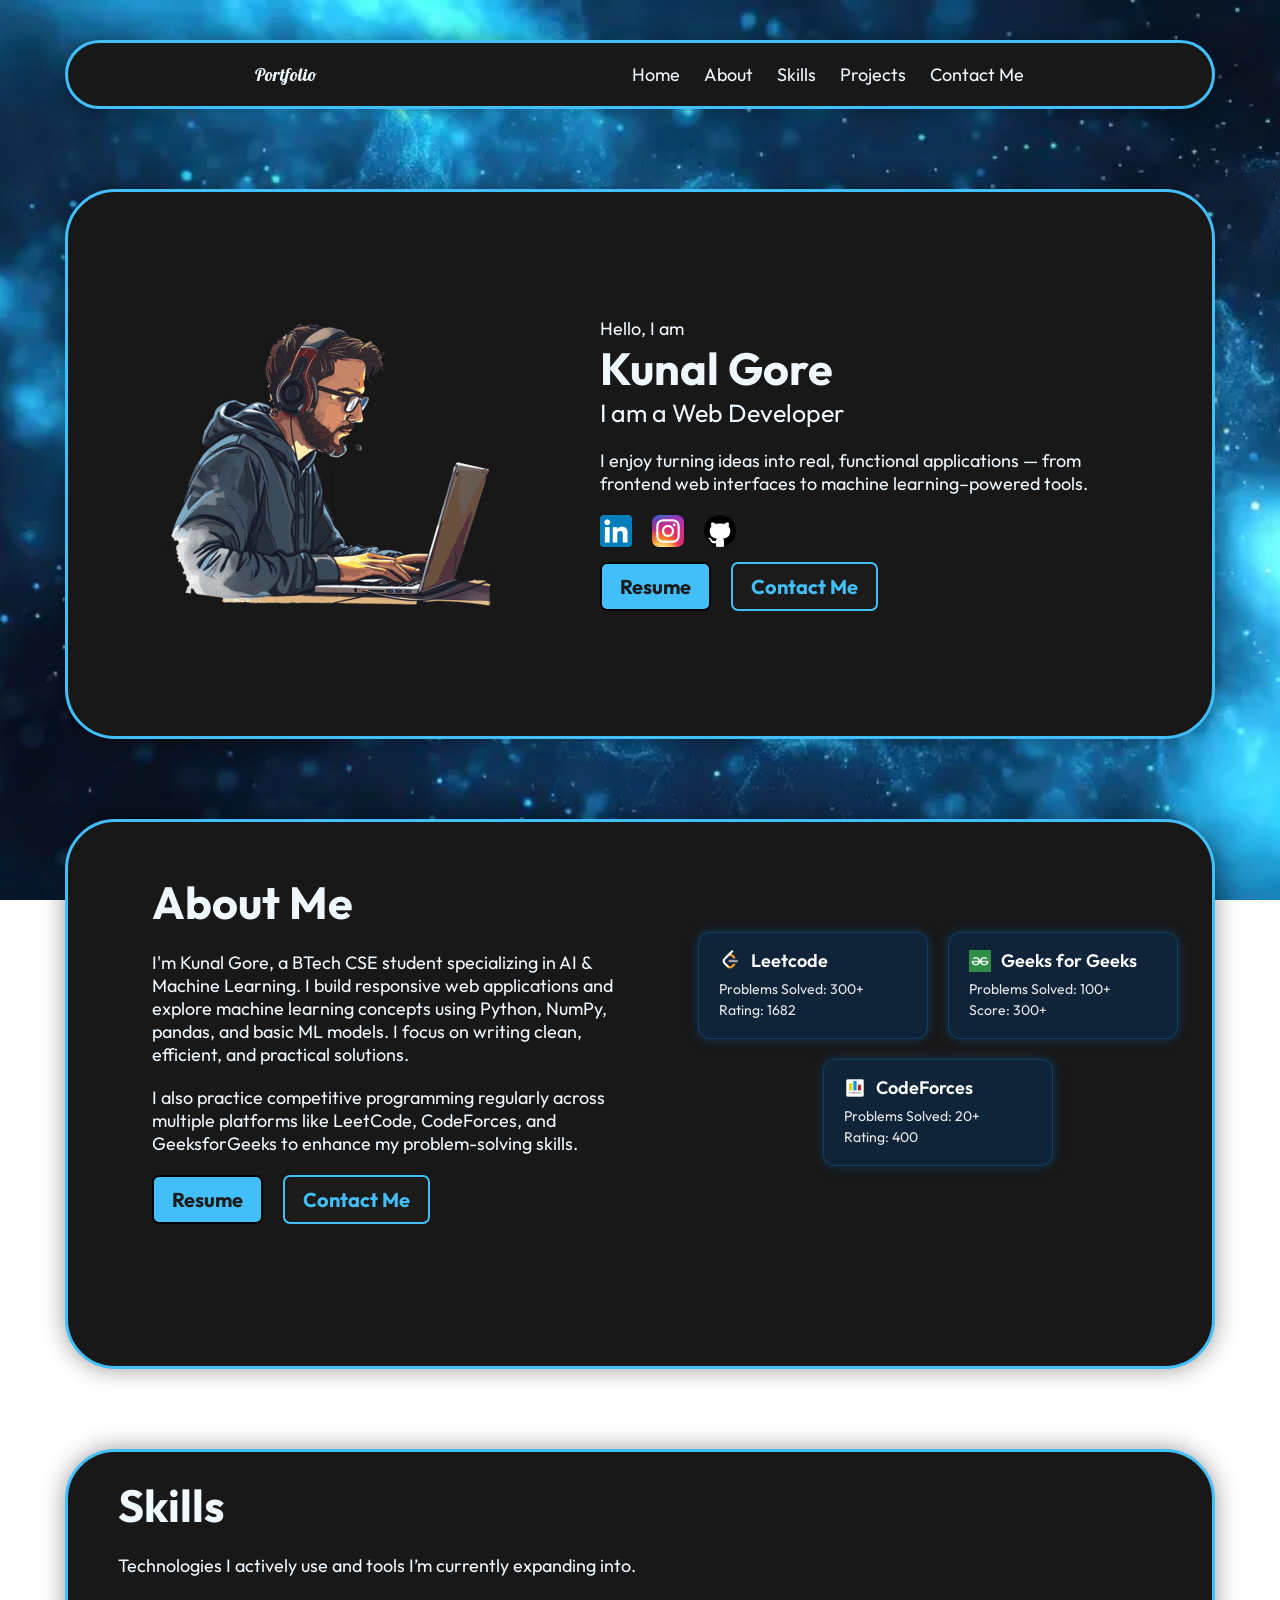
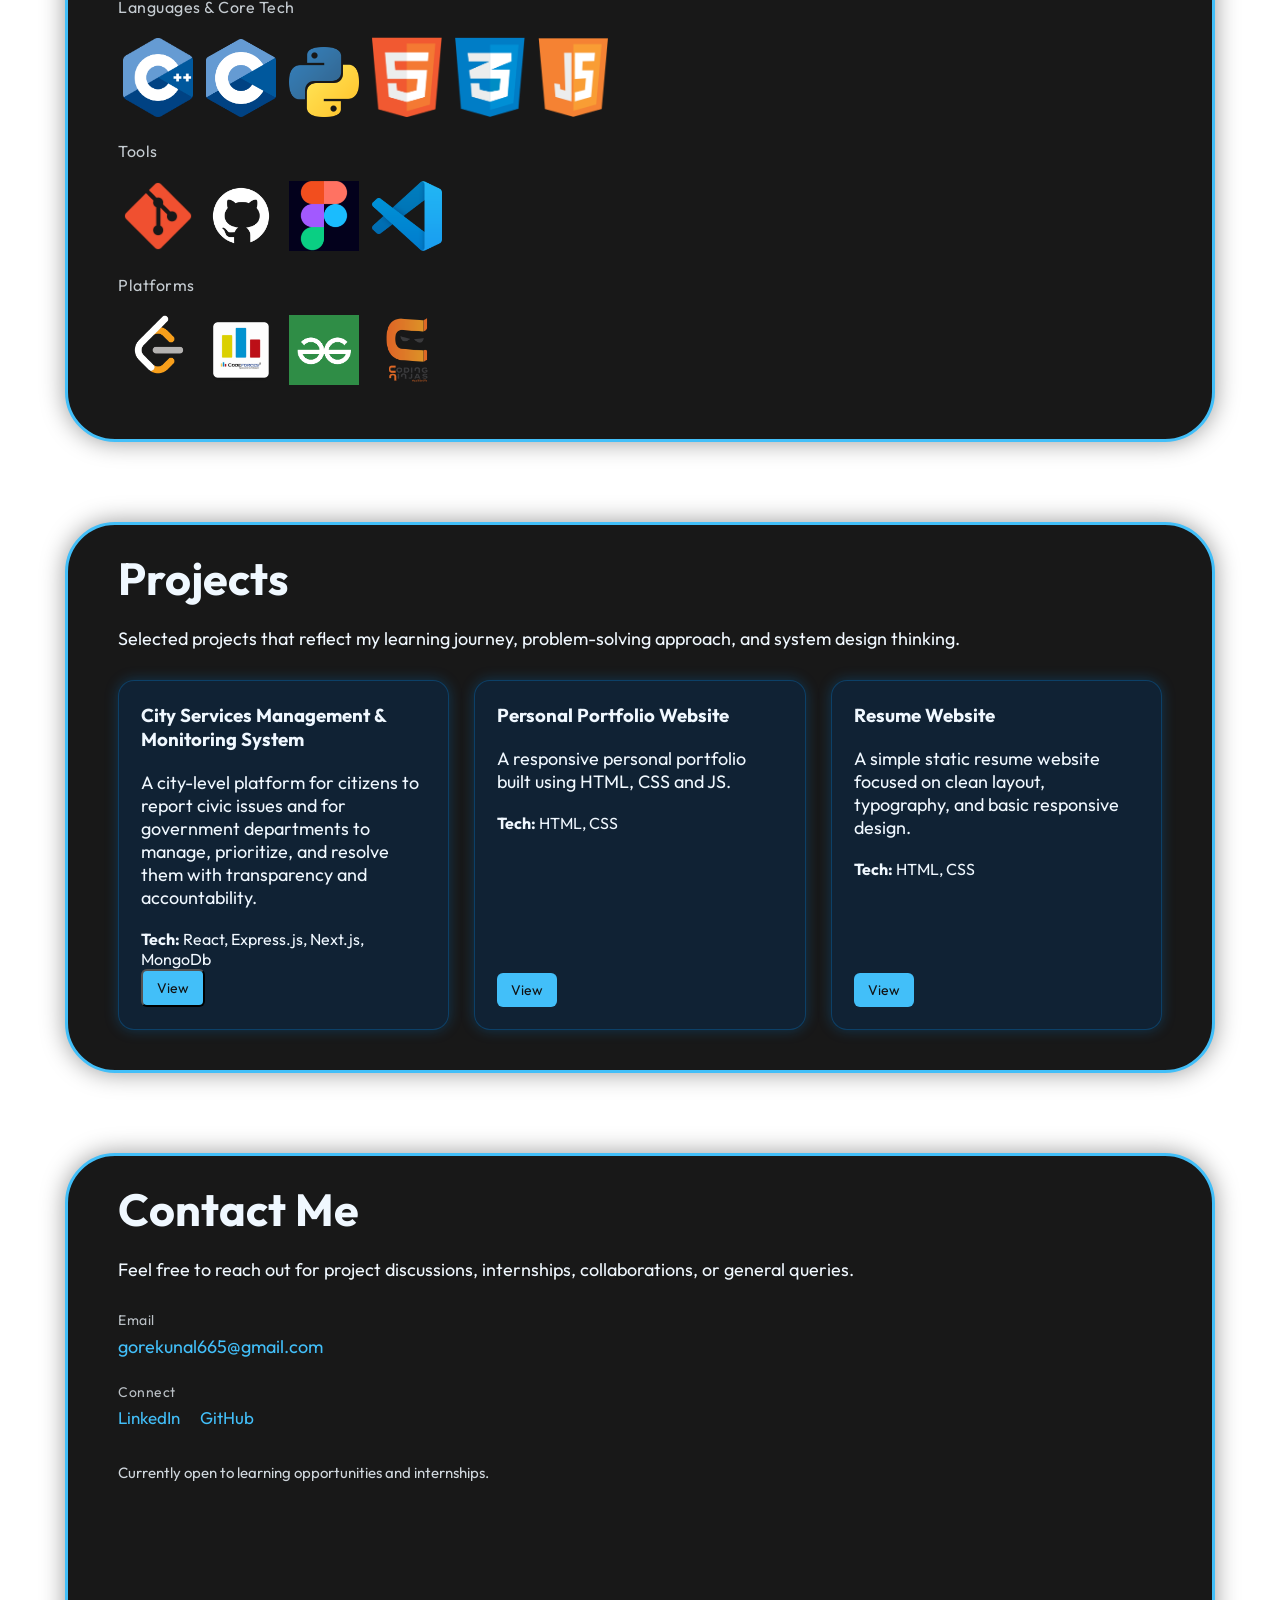
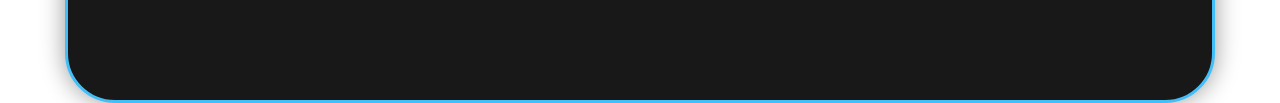
==== index.html @ 06a1469a "Main HTML file added" ====
<!DOCTYPE html>
<html lang="en">

<head>
    <meta charset="UTF-8">
    <meta name="viewport" content="width=device-width, initial-scale=1.0">
    <title>Kunal-Portfolio</title>
    <link rel="stylesheet" href="style.css">
    <link rel="stylesheet" href="media.css">
    <link href="https://fonts.googleapis.com/css2?family=Outfit:wght@300;400;500;600;700&display=swap" rel="stylesheet">
    <link href="https://fonts.googleapis.com/css2?family=Lobster&display=swap" rel="stylesheet">

</head>

<body>
    <main>
        <section class="box nav-box">
            <header>
                <nav>
                    <div class="left">Portfolio</div>
                    <div class="right">
                        <ul>
                            <li><a href="#home">Home</a></li>
                            <li><a href="#about">About</a></li>
                            <li><a href="#skills">Skills</a></li>
                            <li><a href="#projects">Projects</a></li>
                            <li><a href="#contact">Contact Me</a></li>
                        </ul>
                    </div>
                </nav>
            </header>
        </section>

        <section class=" box first" id="home">
            <div class="first">
                <div class="leftsection">
                    <img src="Images/bg.png" alt="Profile Illustration">
                </div>
                <div class="rightsection">
                    <div class="hello">Hello, I am </div>
                    <div class="name"><b>Kunal Gore</b></div>
                    <div class="sub_title">I am a Web Developer</div>
                    <div class="small_1">I enjoy turning ideas into real, functional applications — from frontend
                        web
                        interfaces to machine learning–powered tools.</div>

                    <div>
                        <ul class="socialHandels">
                            <li>
                                <a href="https://www.linkedin.com/in/kunalgore665" target="_blank">
                                    <img src="Images/Logos/li.png" alt="LinkedIn">
                                </a>
                            </li>
                            <li>
                                <a href="https://www.instagram.com/kunalgore_11/" target="_blank">
                                    <img src="Images/Logos/ig.webp" alt="Instagram">
                                </a>
                            </li>
                            <li>
                                <a href="https://github.com/KunalGore2005" target="_blank">
                                    <img src="Images/Logos/gh.webp" alt="GitHub">
                                </a>
                            </li>
                        </ul>
                    </div>
                    <div class="resume">
                        <ul class="buttons_1">
                            <li><a href="resume.html" target="_blank"><b>Resume</b></a></li>
                            <li class="button_2"><b>Contact Me</b></li>
                        </ul>
                    </div>
                </div>
            </div>
        </section>

        <section class="box second" id="about">
            <div class="first second">
                <div class="leftsecond leftsection ">
                    <h1 class="name">About Me</h1>
                    <div class="small_1">I'm Kunal Gore, a BTech CSE student specializing in AI & Machine Learning. I
                        build responsive web applications and explore machine learning concepts using Python, NumPy,
                        pandas, and basic ML models. I focus on writing clean, efficient, and practical solutions.
                    </div>
                    <div class="small_1">
                        I also practice competitive programming regularly across multiple platforms like LeetCode,
                        CodeForces,
                        and GeeksforGeeks to enhance my problem-solving skills.
                    </div>
                    <div>
                        <ul class="buttons_1">
                            <li><a href="index2.html" target="_blank"><b>Resume</b></a></li>
                            <li class="button_2"><b>Contact Me</b></li>
                        </ul>
                    </div>
                </div>
                <div class="rightsecond rightsection">
                    <div class="stats-section">
                        <div class="stat-card">
                            <div class="stat-title">
                                <img src="Images/Logos/leetcode_icon.png" alt="LeetCode">
                                <a href="https://leetcode.com/u/kunalgore_11/" target="_blank">Leetcode</a>
                            </div>
                            <p>Problems Solved: 300+</p>
                            <p>Rating: 1682</p>
                        </div>

                        <div class="stat-card">
                            <div class="stat-title">
                                <img src="Images/Logos/gfg_icon.png" alt="GFG">
                                <a href="https://www.geeksforgeeks.org/profile/kunalgore11?tab=activity"
                                    target="_blank">Geeks for Geeks</a>
                            </div>
                            <p>Problems Solved: 100+</p>
                            <p>Score: 300+</p>
                        </div>

                        <div class="stat-card">
                            <div class="stat-title">
                                <img src="Images/Logos/codeforces_icon.png" alt="Codeforces">
                                <a href="https://codeforces.com/profile/kunalgore_11" target="_blank">CodeForces</a>
                            </div>
                            <p>Problems Solved: 20+</p>
                            <p>Rating: 400</p>
                        </div>

                    </div>

                </div>
            </div>
        </section>

        <section class=" box third" id="skills">
            <h1 class="name">Skills</h1>
            <div class="small_1">Technologies I actively use and tools I’m currently expanding into.</div>
            <div class="skill-group">
                <p class="skill-subtitle">Languages & Core Tech</p>
                <ul class="skills-list">
                    <img src="skills-logo/C++.png"></a>
                    <img src="skills-logo/C.png"></a>
                    <img src="skills-logo/Py.png"></a>
                    <img src="skills-logo/HTML5.png"></a>
                    <img src="skills-logo/CSS3.png"></a>
                    <img src="skills-logo/JS.png"></a>
                </ul>
            </div>
            <div class="skill-group">
                <p class="skill-subtitle">Tools</p>
                <ul class="skills-list">
                    <img src="skills-logo/GIT.png"></a>
                    <img src="skills-logo/GitHub.png"></a>
                    <img src="skills-logo/Figma.png"></a>
                    <img src="skills-logo/VS.png"></a>
                </ul>
                <p class="skill-subtitle">Platforms</p>
                <ul class="skills-list">
                    <img src="Images/Logos/leetcode_icon.png"></a>
                    <img src="Images/Logos/codeforces_icon.png"></a>
                    <img src="Images/Logos/gfg_icon.png"></a>
                    <img src="skills-logo/Coding_ninjas.png"></a>
                </ul>
            </div>
        </section>

        <section class="box fourth" id="projects">
            <h1 class="name">Projects</h1>
            <div class="small_1">
                Selected projects that reflect my learning journey, problem-solving approach, and system design
                thinking.
            </div>

            <div class="projects-grid">

                <!-- MAIN PROJECT -->
                <div class="project-card">
                    <h3 class="project-title">City Services Management & Monitoring System</h3>
                    <p class="project-desc small_1">
                        A city-level platform for citizens to report civic issues and for government departments
                        to manage, prioritize, and resolve them with transparency and accountability.
                    </p>
                    <p class="project-tech">
                        <b>Tech:</b> React, Express.js, Next.js, MongoDb
                    </p>
                    <div class="project-actions">
                        <button class="project-btn">View</button>
                    </div>
                </div>

                <!-- PORTFOLIO PROJECT -->
                <div class="project-card">
                    <h3 class="project-title">Personal Portfolio Website</h3>
                    <p class="project-desc small_1">
                        A responsive personal portfolio built using HTML, CSS and JS.
                    </p>
                    <p class="project-tech">
                        <b>Tech:</b> HTML, CSS
                    </p>
                    <div class="project-actions">
                        <a href="#" target="_blank" class="project-btn">View</a>
                    </div>
                </div>

                <!-- RESUME PROJECT -->
                <div class="project-card small">
                    <h3 class="project-title">Resume Website</h3>
                    <p class="project-desc small_1">
                        A simple static resume website focused on clean layout, typography,
                        and basic responsive design.
                    </p>
                    <p class="project-tech">
                        <b>Tech:</b> HTML, CSS
                    </p>
                    <div class="project-actions">
                        <a href="#" target="_blank" class="project-btn">View</a>
                    </div>
                </div>

            </div>

        </section>

        <section class="box fifth" id="contact">
            <h1 class="name">Contact Me</h1>

            <div class="small_1">
                Feel free to reach out for project discussions, internships, collaborations, or general queries.
            </div>

            <div class="contact-wrapper">

                <div class="contact-item">
                    <span class="contact-label">Email</span>
                    <a href="mailto:gorekunal665@gmail.com" class="contact-value">
                        gorekunal665@gmail.com
                    </a>
                </div>

                <div class="contact-item">
                    <span class="contact-label">Connect</span>
                    <div class="contact-links">
                        <a href="https://www.linkedin.com/in/kunalgore665" target="_blank">LinkedIn</a>
                        <a href="https://github.com/KunalGore2005" target="_blank">GitHub</a>
                    </div>
                </div>

                <div class="contact-status">
                    Currently open to learning opportunities and internships.
                </div>

            </div>
        </section>


    </main>
</body>

</html>
---- style.css ----
* {
    margin: 0;
    padding: 0;
    box-sizing: border-box;
    font-family: 'Outfit', sans-serif;
}

html, body {
    height: 100%;
}

body {
    background: url("Images/Background1.webp") no-repeat center center / cover;
    background-attachment: fixed;
    color: aliceblue;
}

.left {
    font-family: 'Lobster', cursive;
}

.box {
    display: block;
    width: 100%;
    max-width: 1150px;
    min-height: 550px;
    margin: 80px auto;
    padding: 25px 50px 40px;
    border: 3px solid #42bff9;
    background-color: #181818;
    border-radius: 50px;
    box-shadow: 0 0 25px rgba(0, 0, 0, 0.4);
    backdrop-filter: blur(8px);
}

.nav-box {
    min-height: auto;
    padding: 20px 30px;
    margin: 40px auto;
    max-width: 1150px;
}

nav {
    display: flex;
    justify-content: space-around;
    align-items: center;
    font-size: 18px;
}

nav ul {
    display: flex;
    gap: 20px
}

nav ul li {
    list-style: none;
}

nav ul li a {
    text-decoration: none;
    color: inherit;
    position: relative;
    padding: 4px 2px;
}

nav ul li a::after {
    content: "";
    position: absolute;
    left: 0;
    bottom: -4px;
    width: 0%;
    height: 2px;
    background-color: #42bff9;
    transition: width 0.25s ease;
}

nav ul li a:hover::after {
    width: 100%;
}

a {
    text-decoration: none;
    color: inherit;
}

.first {
    display: flex;
    justify-content: space-around;
    align-items: center;
    gap: 1px;
    padding: 20px;
    flex-wrap: wrap;
}

.leftsection {
    width: 35%;
    justify-content: center;
}

.rightsection {
    width: 50%;
}

.leftsection img {
    max-width: 100%;
    height: auto;
}

.name {
    font-size: 45px;
}

.hello {
    font-size: 18px;
}

.sub_title {
    font-size: 25px;
}

.small_1 {
    font-size: 18px;
    margin: 20px 0px;
}

.socialHandels {
    display: flex;
    gap: 20px;
    margin-top: 10px;
}

.socialHandels li {
    list-style: none;
}

.socialHandels li a img {
    width: 32px;
    height: 32px;
    display: block;
    cursor: pointer;
}

.socialHandels li a img:hover {
    opacity: 0.7;
}

.buttons_1 {
    list-style: none;
    display: flex;
    gap: 20px;
    margin-top: 15px;
}

.buttons_1 li {
    border: 2px solid black;
    border-radius: 7px;
    padding: 10px 18px;
    background-color: #42bff9;
    color: rgb(28, 27, 27);
    font-size: 20px;
    cursor: pointer;
}

.buttons_1 li:hover {
    opacity: 0.7;
    transition: 0.2s;
    transform: translateY(-4px);
    box-shadow: 0 0 18px rgba(0, 180, 255, 0.45);
}

.buttons_1 li.button_2 {
    background-color: rgb(28, 27, 27);
    color: #42bff9;
    border-color: #42bff9;
}

.second{
    padding: 25px 15px;
}

.leftsecond {
    width: 45%;
}

.rightsecond {
    width: 35%;
    padding:60px 0px;
    display: flex;
    justify-content: center;
    align-items: center;
}

.stats-section {
    display: grid;
    grid-template-columns: repeat(2, auto);
    justify-content: center;
    gap: 20px;
}

.stats-section .stat-card:nth-child(3) {
    grid-column: 1 / span 2;
    justify-self: center;
}

.stat-card {
    width: 230px;
    background: rgba(0, 60, 120, 0.35);
    backdrop-filter: blur(6px);
    border: 1px solid rgba(0, 150, 255, 0.25);
    border-radius: 12px;
    padding: 16px 20px;
    color: #ffffff;
    font-family: inherit;
    box-shadow: 0 0 12px rgba(0, 150, 255, 0.25);
    transition: 0.2s ease;
}

.stat-card:hover {
    transform: translateY(-4px);
    box-shadow: 0 0 18px rgba(0, 180, 255, 0.45);
}

.stat-title {
    font-size: 18px;
    font-weight: 600;
    display: flex;
    align-items: center;
    gap: 10px;
    margin-bottom: 8px;
}

.stat-title img {
    width: 22px;
    height: 22px;
}

.stat-card p {
    margin: 3px 0;
    font-size: 14px;
    opacity: 0.9;
}

.skill-group {
    margin-top: 10px;
}

.skill-subtitle {
    margin: 10px 0 10px;
    font-size: 16px;
    opacity: 0.8;
    letter-spacing: 0.5px;
}

.skills-list img {
    width: 70px;
    margin: 10px 5px;
}

.skills-list img:hover {
    opacity: 0.7;
    transform: translateY(-8px);
}

/* ===== PROJECTS SECTION (SCALABLE) ===== */

.projects-grid {
    display: grid;
    grid-template-columns: repeat(auto-fit, minmax(280px, 1fr));
    gap: 25px;
    margin-top: 30px;
    align-items: stretch;
}

.project-card {
    display: flex;
    flex-direction: column;
    justify-content: space-between;
    background: rgba(0, 60, 120, 0.3);
    border: 1px solid rgba(0, 150, 255, 0.25);
    border-radius: 16px;
    padding: 22px;
    box-shadow: 0 0 14px rgba(0, 150, 255, 0.25);
    transition: transform 0.25s ease, box-shadow 0.25s ease;
}

.project-card:hover {
    transform: translateY(-6px);
    box-shadow: 0 0 22px rgba(0, 180, 255, 0.45);
}
.project-actions {
    margin-top: auto;
    display: flex;
    gap: 12px;
    flex-wrap: wrap;
}
.project-btn {
    padding: 8px 14px;
    border-radius: 6px;
    background-color: #42bff9;
    color: #111;
    font-size: 14px;
    text-decoration: none;
    transition: opacity 0.2s ease, transform 0.2s ease;
}
.project-btn:hover {
    opacity: 0.8;
    transform: translateY(-2px);
}


/* ===== CONTACT SECTION ===== */

.contact-wrapper {
    margin-top: 30px;
    display: flex;
    flex-direction: column;
    gap: 25px;
    max-width: 600px;
}

.contact-item {
    display: flex;
    flex-direction: column;
    gap: 6px;
}

.contact-label {
    font-size: 14px;
    opacity: 0.75;
    letter-spacing: 0.5px;
}

.contact-value {
    font-size: 18px;
    color: #42bff9;
    text-decoration: none;
}

.contact-value:hover {
    text-decoration: underline;
}

.contact-links {
    display: flex;
    gap: 20px;
}

.contact-links a {
    font-size: 17px;
    color: #42bff9;
    text-decoration: none;
    position: relative;
}

.contact-links a::after {
    content: "";
    position: absolute;
    left: 0;
    bottom: -3px;
    width: 0%;
    height: 2px;
    background-color: #42bff9;
    transition: width 0.25s ease;
}

.contact-links a:hover::after {
    width: 100%;
}

.contact-status {
    font-size: 15px;
    opacity: 0.85;
    margin-top: 10px;
}
---- media.css ----
@media(max-width:768px) {
    
    nav {
        flex-direction: column;
        gap: 12px;
    }

    .first {
        flex-direction: column;
        text-align: center;
    }

    .leftsection, .rightsection, .leftsecond, .rightsecond {
        width: 100%;
    }

    .rightsecond{
        padding: 20px 0;
    }

    .socialHandels ,.buttons_1{
        justify-content: center;
    }

    .stats-section {
        grid-template-columns: 1fr;
    }

    .stats-section .stat-card:nth-child(3) {
        grid-column: auto;
    }

    .name {
        font-size: 40px;
    }

    .sub_title {
        font-size: 28px;
    }

    .small_1 {
        font-size: 18px;
    }

    .buttons_1 {
        justify-content: center;
    }

    .skills-list img {
        width: 80px;
        margin: 8px 4px;
    }
}

@media (max-width: 480px) {
    nav {
        font-size: 15px;
    }

    .name {
        font-size: 34px;
    }

    .sub_title {
        font-size: 22px;
    }

    .small_1 {
        font-size: 16px;
    }

    .buttons_1 li{
        font-size: 15px;
        padding: 8px 14px;
    }

    .project-card img {
        width: 100%;
        max-width: 280px;
    }

    .skills-list img {
        width: 60px;
        margin: 6px 3px;
    }

}
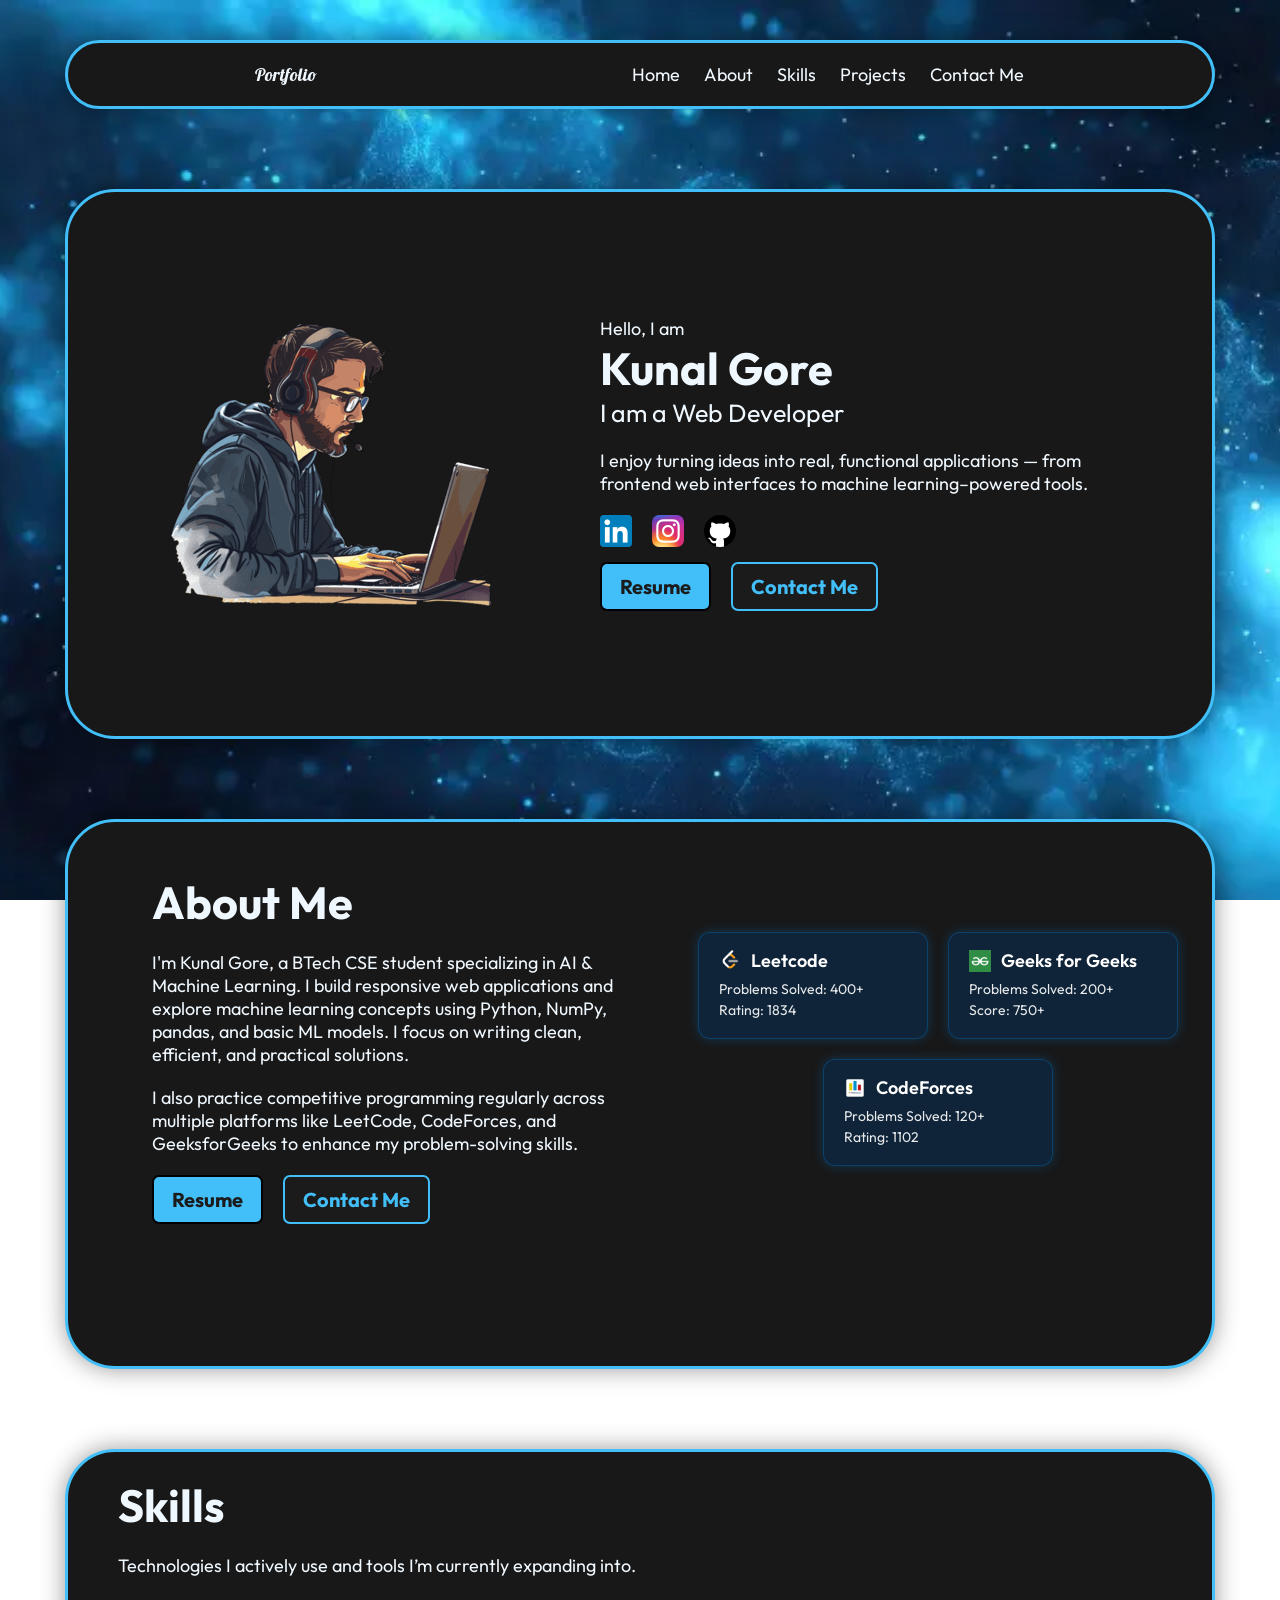
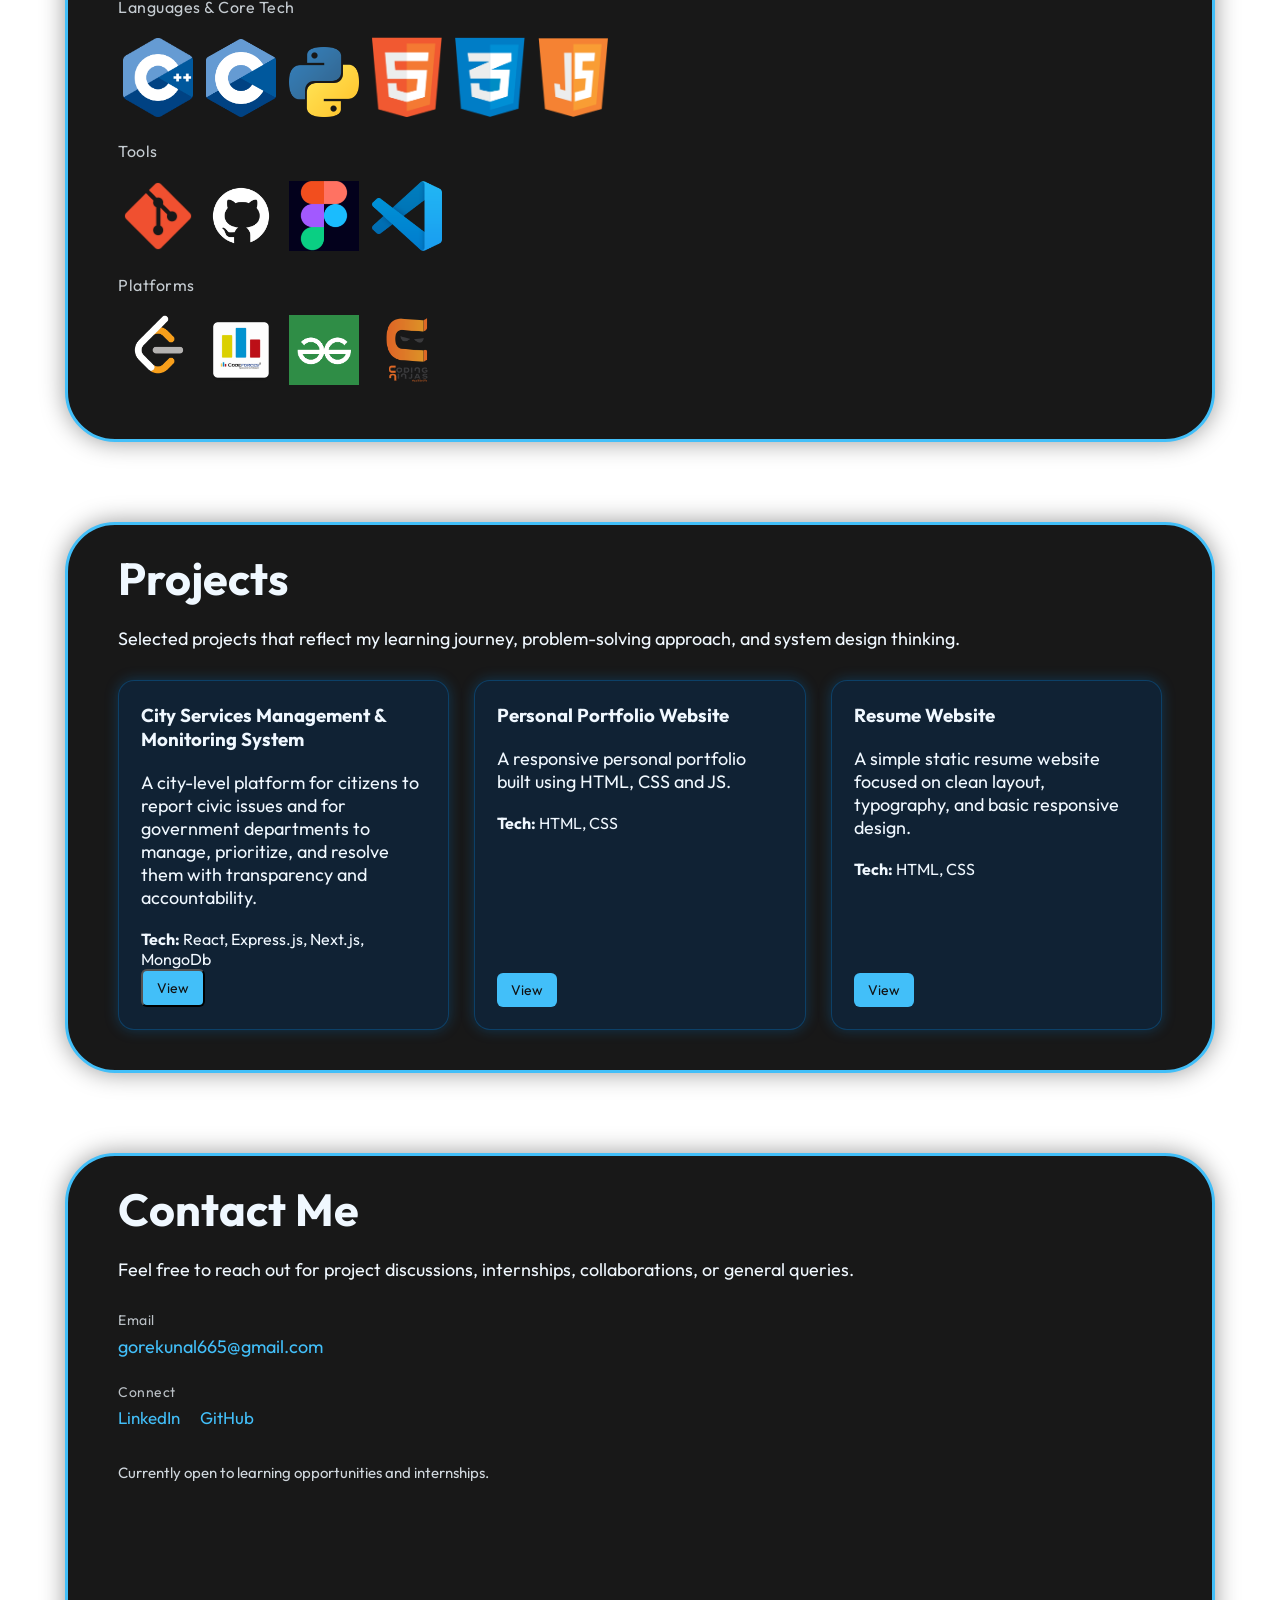
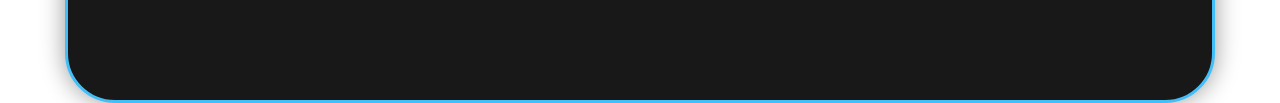
==== commit 97d5ea3d: "Update stats and ratings in index.html" ====
--- a/index.html
+++ b/index.html
@@ -88,7 +88,7 @@
                     </div>
                     <div>
                         <ul class="buttons_1">
-                            <li><a href="index2.html" target="_blank"><b>Resume</b></a></li>
+                            <li><a href="resume.html" target="_blank"><b>Resume</b></a></li>
                             <li class="button_2"><b>Contact Me</b></li>
                         </ul>
                     </div>
@@ -100,8 +100,8 @@
                                 <img src="Images/Logos/leetcode_icon.png" alt="LeetCode">
                                 <a href="https://leetcode.com/u/kunalgore_11/" target="_blank">Leetcode</a>
                             </div>
-                            <p>Problems Solved: 300+</p>
-                            <p>Rating: 1682</p>
+                            <p>Problems Solved: 400+</p>
+                            <p>Rating: 1834</p>
                         </div>
 
                         <div class="stat-card">
@@ -110,8 +110,8 @@
                                 <a href="https://www.geeksforgeeks.org/profile/kunalgore11?tab=activity"
                                     target="_blank">Geeks for Geeks</a>
                             </div>
-                            <p>Problems Solved: 100+</p>
-                            <p>Score: 300+</p>
+                            <p>Problems Solved: 200+</p>
+                            <p>Score: 750+</p>
                         </div>
 
                         <div class="stat-card">
@@ -119,8 +119,8 @@
                                 <img src="Images/Logos/codeforces_icon.png" alt="Codeforces">
                                 <a href="https://codeforces.com/profile/kunalgore_11" target="_blank">CodeForces</a>
                             </div>
-                            <p>Problems Solved: 20+</p>
-                            <p>Rating: 400</p>
+                            <p>Problems Solved: 120+</p>
+                            <p>Rating: 1102</p>
                         </div>
 
                     </div>
@@ -253,4 +253,4 @@
     </main>
 </body>
 
-</html>+</html>
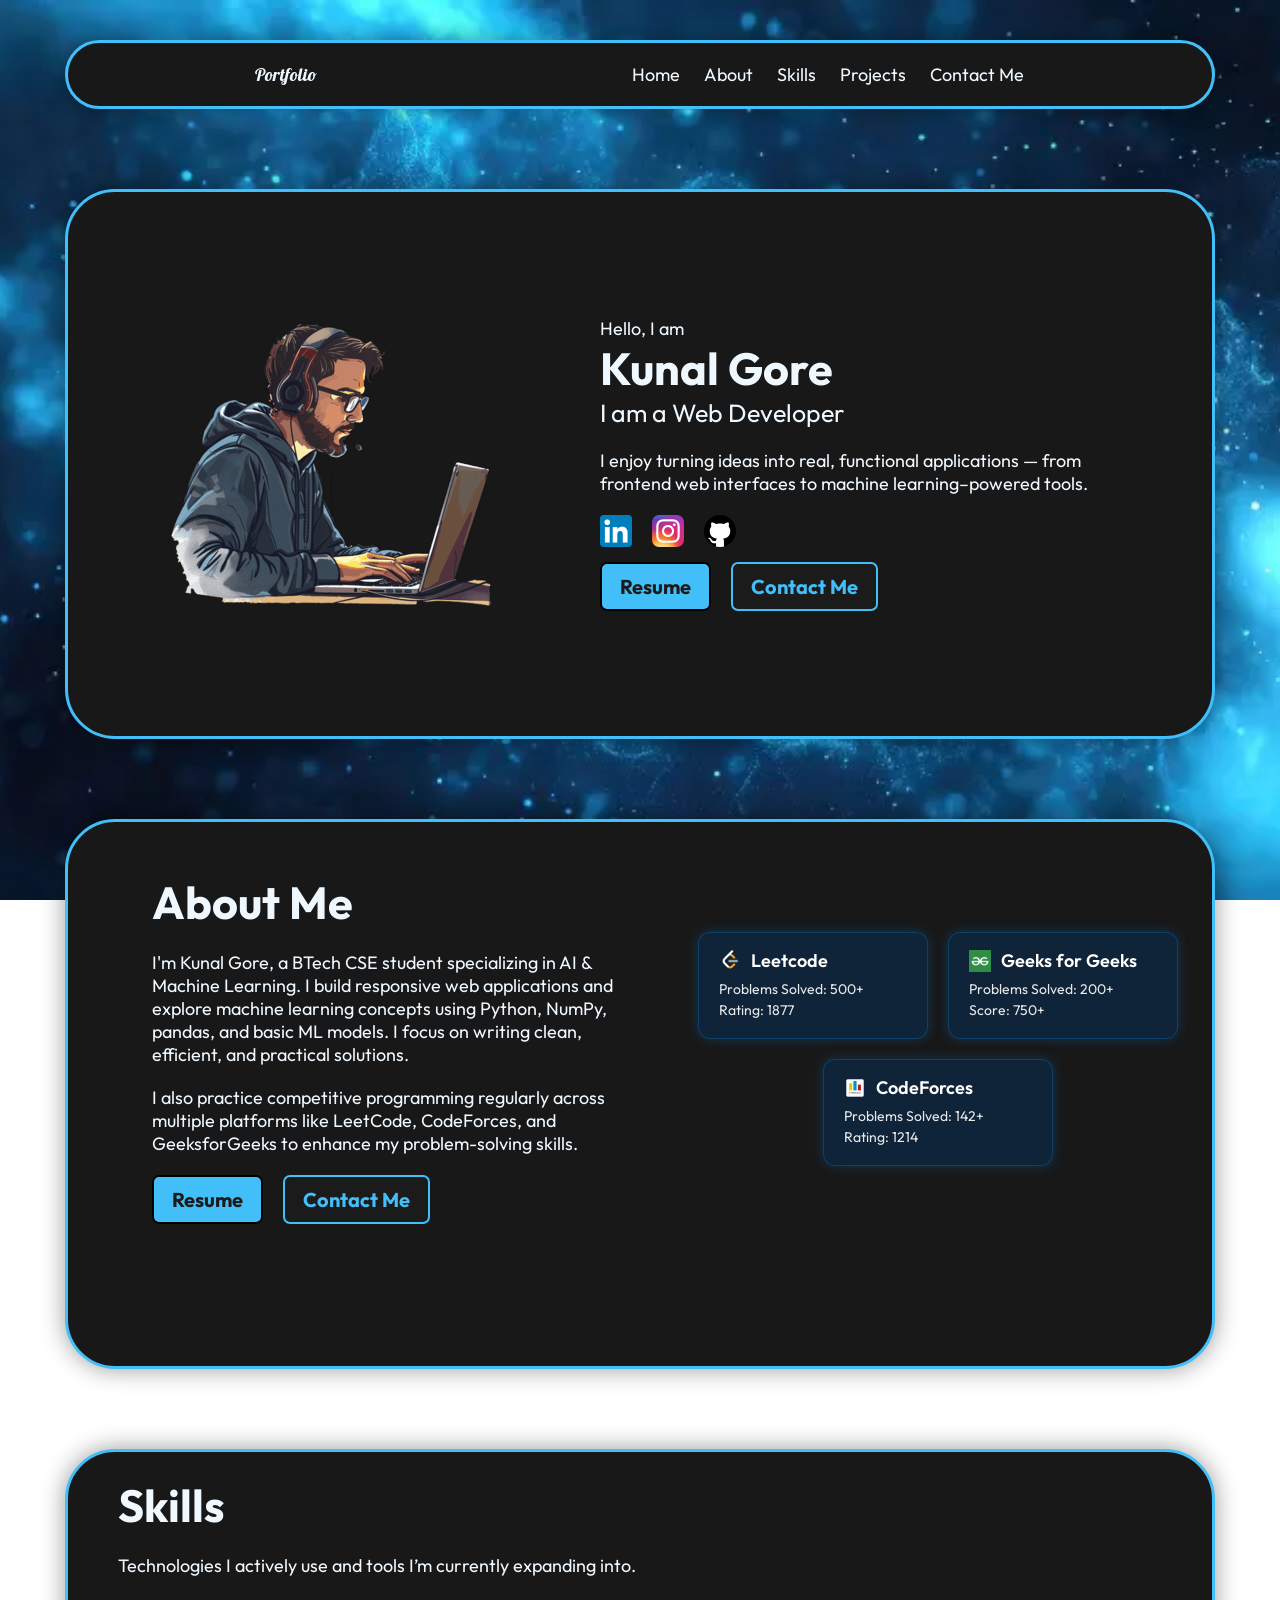
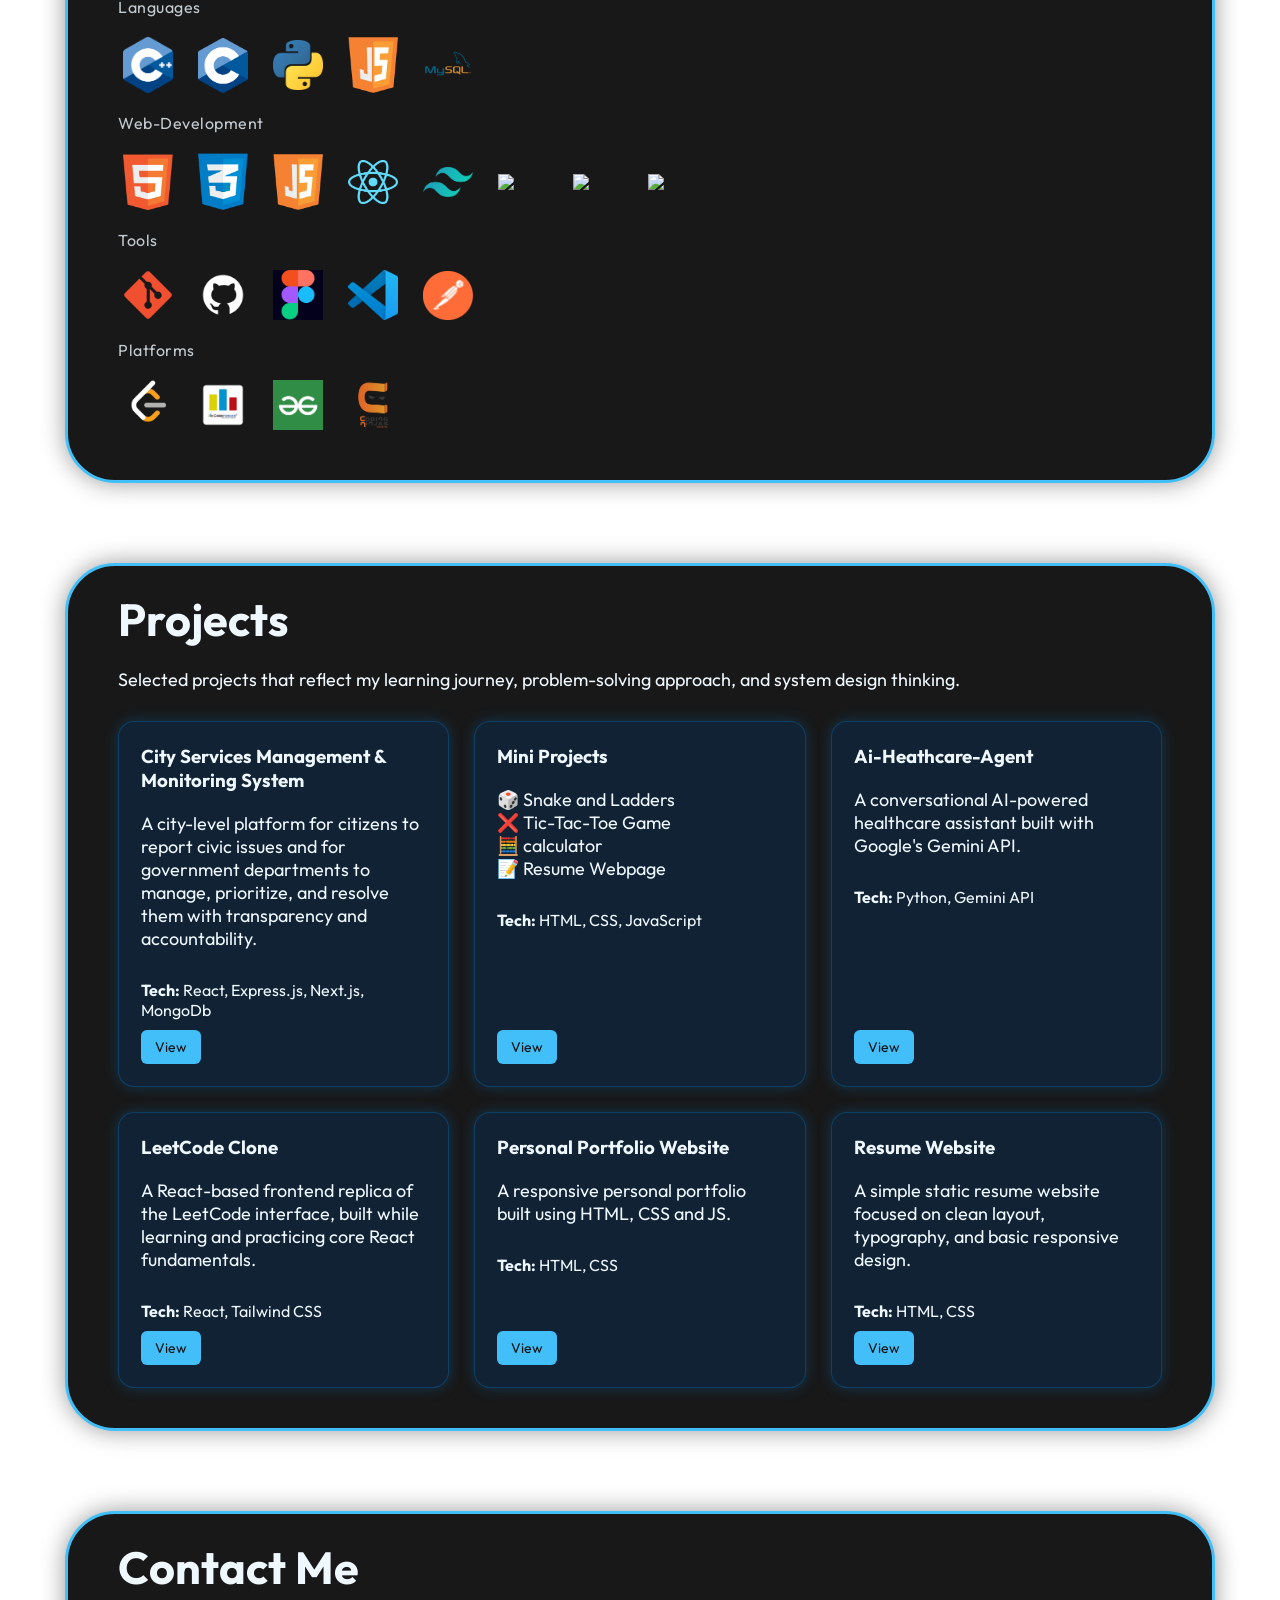
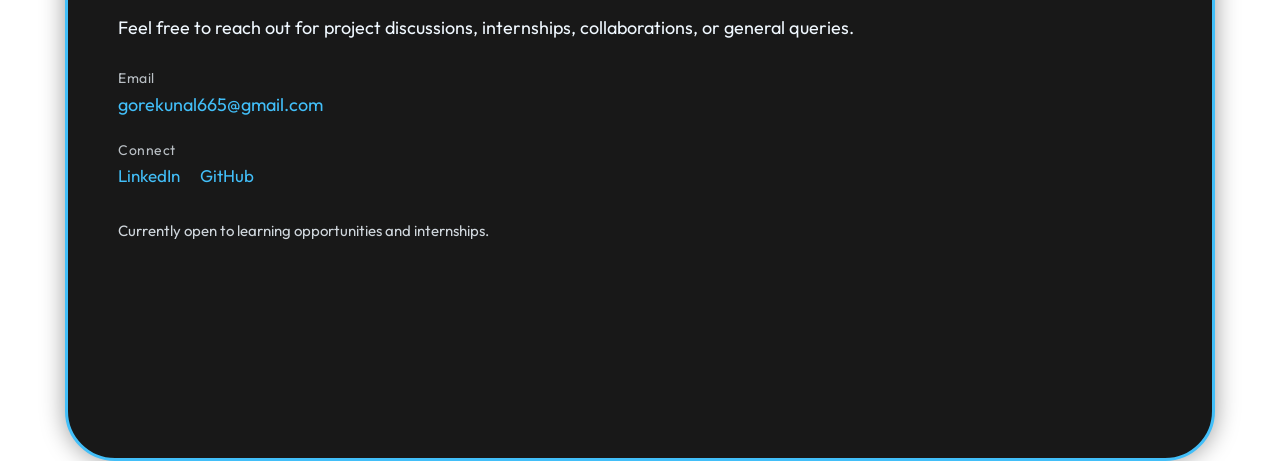
==== commit 1f718ae2: "Portfolio Updated" ====
--- a/index.html
+++ b/index.html
@@ -65,7 +65,7 @@
                     </div>
                     <div class="resume">
                         <ul class="buttons_1">
-                            <li><a href="resume.html" target="_blank"><b>Resume</b></a></li>
+                            <li><a href="https://mini-projects-six-ashen.vercel.app/Resume/resume.html" target="_blank"><b>Resume</b></a></li>
                             <li class="button_2"><b>Contact Me</b></li>
                         </ul>
                     </div>
@@ -88,7 +88,7 @@
                     </div>
                     <div>
                         <ul class="buttons_1">
-                            <li><a href="resume.html" target="_blank"><b>Resume</b></a></li>
+                            <li><a href="https://mini-projects-six-ashen.vercel.app/Resume/resume.html" target="_blank"><b>Resume</b></a></li>
                             <li class="button_2"><b>Contact Me</b></li>
                         </ul>
                     </div>
@@ -100,8 +100,8 @@
                                 <img src="Images/Logos/leetcode_icon.png" alt="LeetCode">
                                 <a href="https://leetcode.com/u/kunalgore_11/" target="_blank">Leetcode</a>
                             </div>
-                            <p>Problems Solved: 400+</p>
-                            <p>Rating: 1834</p>
+                            <p>Problems Solved: 500+</p>
+                            <p>Rating: 1877</p>
                         </div>
 
                         <div class="stat-card">
@@ -119,8 +119,8 @@
                                 <img src="Images/Logos/codeforces_icon.png" alt="Codeforces">
                                 <a href="https://codeforces.com/profile/kunalgore_11" target="_blank">CodeForces</a>
                             </div>
-                            <p>Problems Solved: 120+</p>
-                            <p>Rating: 1102</p>
+                            <p>Problems Solved: 142+</p>
+                            <p>Rating: 1214</p>
                         </div>
 
                     </div>
@@ -133,16 +133,30 @@
             <h1 class="name">Skills</h1>
             <div class="small_1">Technologies I actively use and tools I’m currently expanding into.</div>
             <div class="skill-group">
-                <p class="skill-subtitle">Languages & Core Tech</p>
+                <p class="skill-subtitle">Languages</p>
                 <ul class="skills-list">
                     <img src="skills-logo/C++.png"></a>
                     <img src="skills-logo/C.png"></a>
                     <img src="skills-logo/Py.png"></a>
+                    <img src="skills-logo/JS.png"></a>
+                    <img src="skills-logo/SQL.png"></a>
+                </ul>
+            </div>
+
+            <div class="skill-group">
+                <p class="skill-subtitle">Web-Development</p>
+                <ul class="skills-list">
                     <img src="skills-logo/HTML5.png"></a>
                     <img src="skills-logo/CSS3.png"></a>
                     <img src="skills-logo/JS.png"></a>
+                    <img src="skills-logo/React.png"></a>
+                    <img src="skills-logo/Tailwind.png"></a>
+                    <img src="skills-logo/Nodejs.png"></a>
+                    <img src="skills-logo/Expressjs.png"></a>
+                    <img src="skills-logo/MongoDb.png"></a>
                 </ul>
             </div>
+
             <div class="skill-group">
                 <p class="skill-subtitle">Tools</p>
                 <ul class="skills-list">
@@ -150,6 +164,7 @@
                     <img src="skills-logo/GitHub.png"></a>
                     <img src="skills-logo/Figma.png"></a>
                     <img src="skills-logo/VS.png"></a>
+                    <img src="skills-logo/Postman.png"></a>
                 </ul>
                 <p class="skill-subtitle">Platforms</p>
                 <ul class="skills-list">
@@ -181,7 +196,52 @@
                         <b>Tech:</b> React, Express.js, Next.js, MongoDb
                     </p>
                     <div class="project-actions">
-                        <button class="project-btn">View</button>
+                        <a href="https://city-service-monitoring-system.netlify.app/" target="_blank" class="project-btn">View</a>
+                    </div>
+                </div>
+
+                <!-- Mini PROJECTs -->
+                <div class="project-card">
+                    <h3 class="project-title">Mini Projects</h3>
+                    <p class="project-desc small_1">
+                        🎲 Snake and Ladders <br>
+                        ❌ Tic-Tac-Toe Game <br>
+                        🧮 calculator <br>
+                        📝 Resume Webpage <br>
+                    </p>
+                    <p class="project-tech">
+                        <b>Tech:</b> HTML, CSS, JavaScript
+                    </p>
+                    <div class="project-actions">
+                        <a href="https://mini-projects-six-ashen.vercel.app/" target="_blank" class="project-btn">View</a>
+                    </div>
+                </div>
+
+                <!-- AI-Agent PROJECT -->
+                <div class="project-card">
+                    <h3 class="project-title">Ai-Heathcare-Agent</h3>
+                    <p class="project-desc small_1">
+                        A conversational AI-powered healthcare assistant built with Google's Gemini API.
+                    </p>
+                    <p class="project-tech">
+                        <b>Tech:</b> Python, Gemini API
+                    </p>
+                    <div class="project-actions">
+                        <a href="https://github.com/KunalGore2005/Healthcare_AiAgent" target="_blank" class="project-btn">View</a>
+                    </div>
+                </div>
+
+                <!-- LeetCode Clone PROJECT -->
+                <div class="project-card small">
+                    <h3 class="project-title">LeetCode Clone</h3>
+                    <p class="project-desc small_1">
+                        A React-based frontend replica of the LeetCode interface, built while learning and practicing core React fundamentals.
+                    </p>
+                    <p class="project-tech">
+                        <b>Tech:</b> React, Tailwind CSS
+                    </p>
+                    <div class="project-actions">
+                        <a href="https://leet-code-clone-delta.vercel.app/" target="_blank" class="project-btn">View</a>
                     </div>
                 </div>
 
@@ -253,4 +313,4 @@
     </main>
 </body>
 
-</html>
+</html>
--- a/style.css
+++ b/style.css
@@ -252,13 +252,20 @@
 }
 
 .skills-list img {
-    width: 70px;
+    width: 50px;
     margin: 10px 5px;
 }
 
 .skills-list img:hover {
     opacity: 0.7;
     transform: translateY(-8px);
+}
+
+.skills-list {
+    display: flex;
+    align-items: center;
+    flex-wrap: wrap;
+    gap: 15px;
 }
 
 /* ===== PROJECTS SECTION (SCALABLE) ===== */
@@ -281,6 +288,10 @@
     padding: 22px;
     box-shadow: 0 0 14px rgba(0, 150, 255, 0.25);
     transition: transform 0.25s ease, box-shadow 0.25s ease;
+}
+
+.project-tech {
+    margin: 10px 0px;
 }
 
 .project-card:hover {
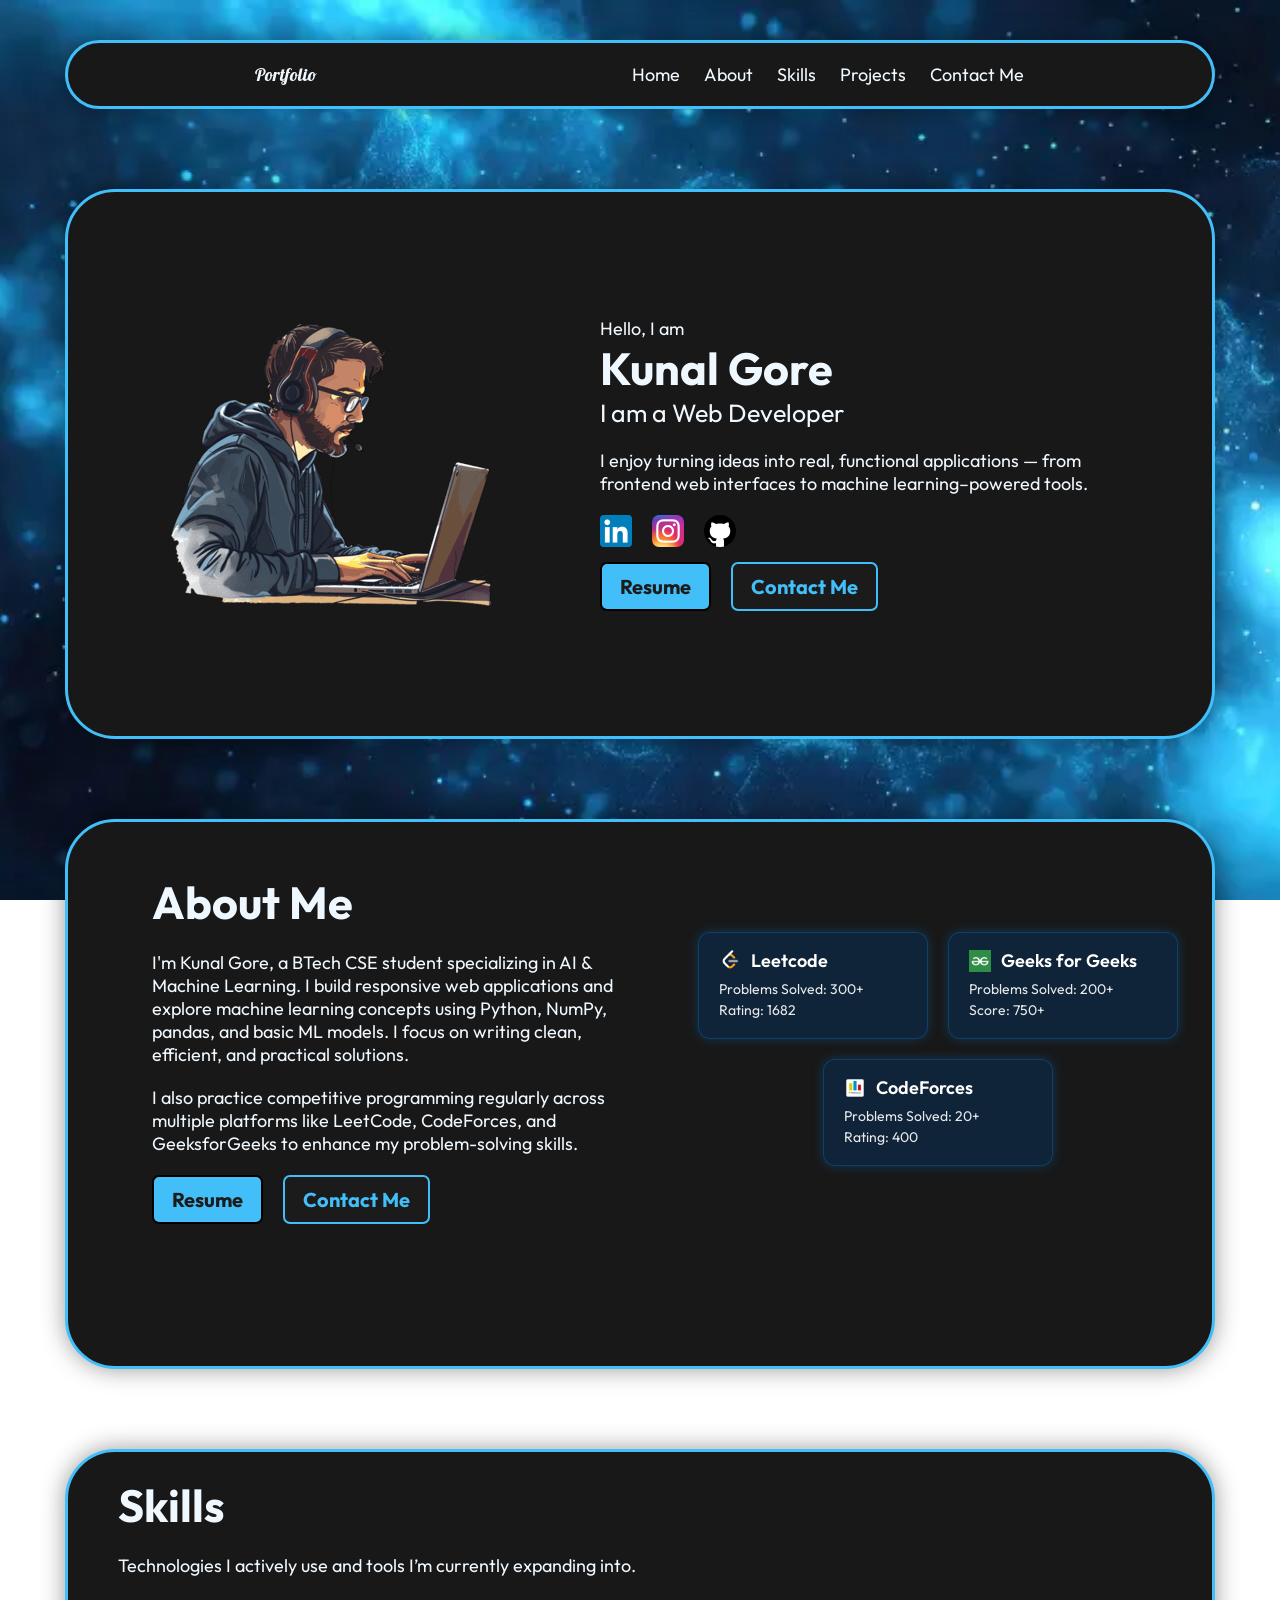
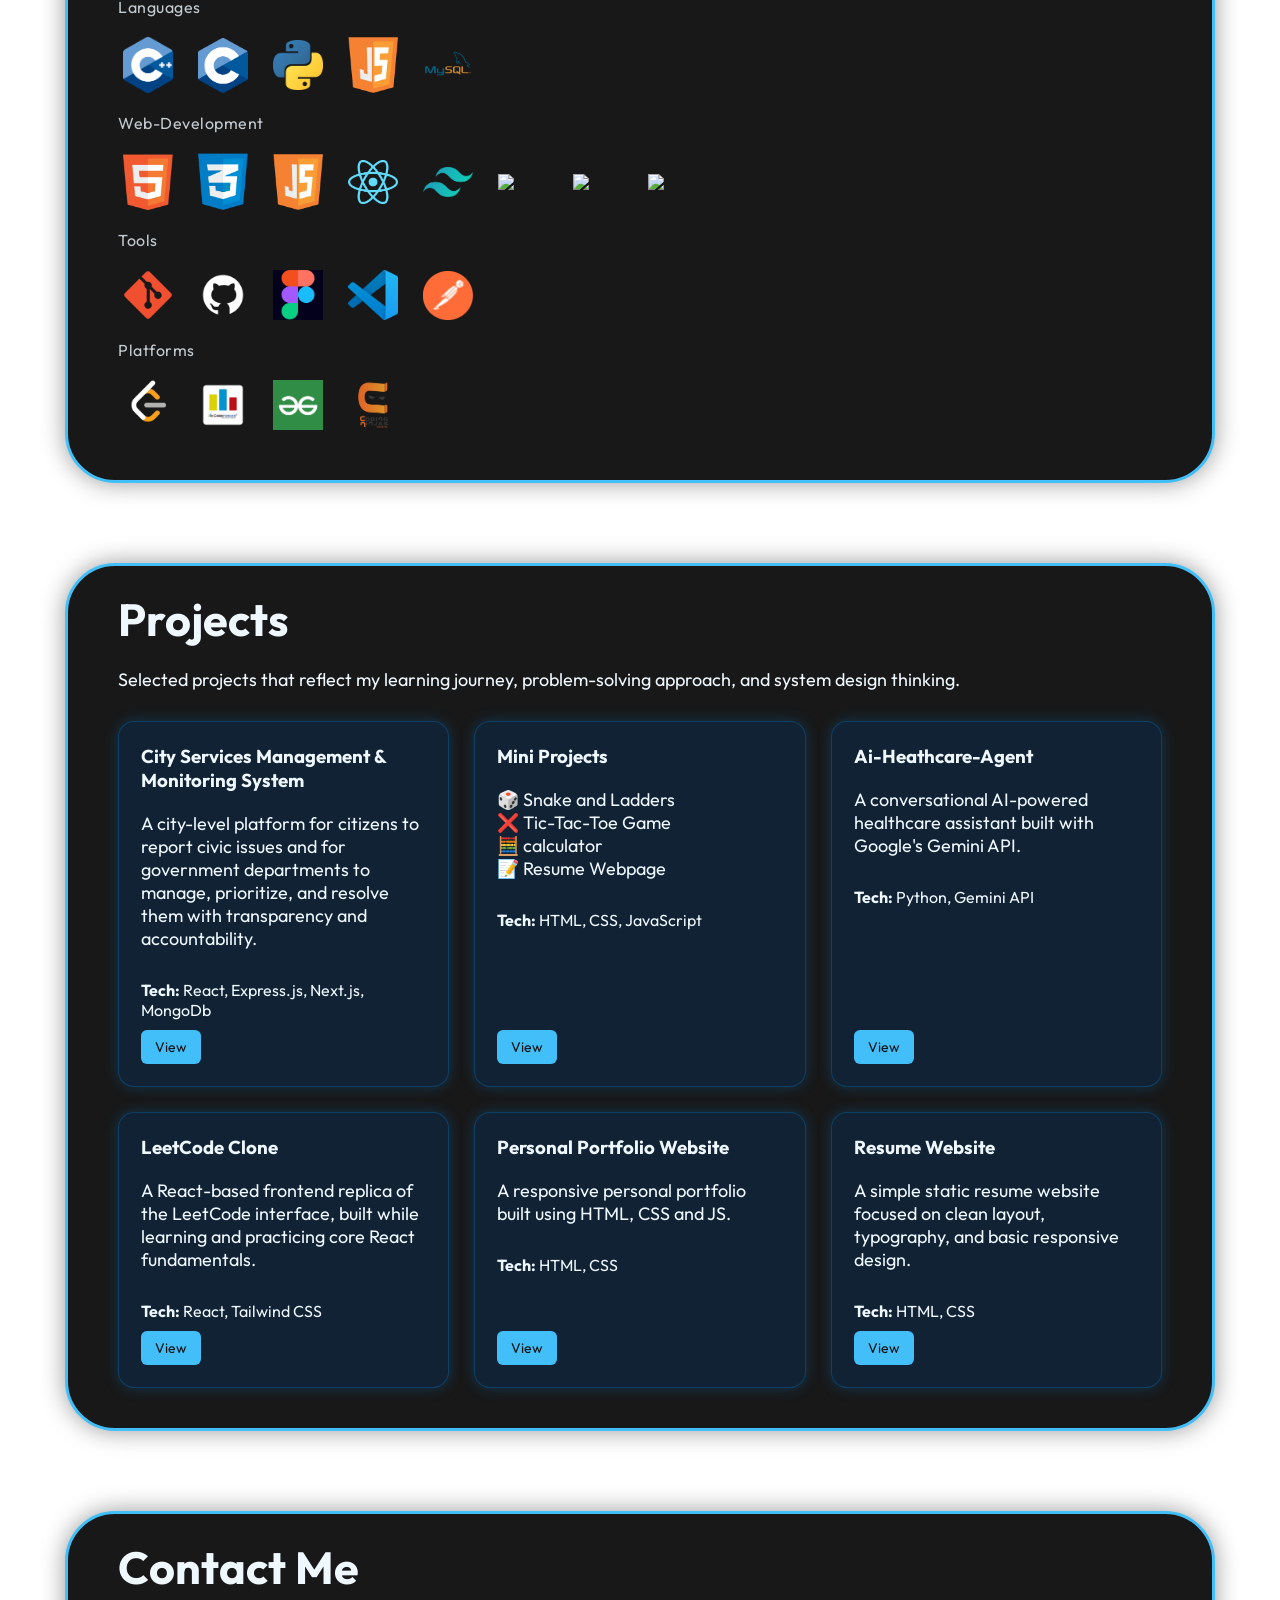
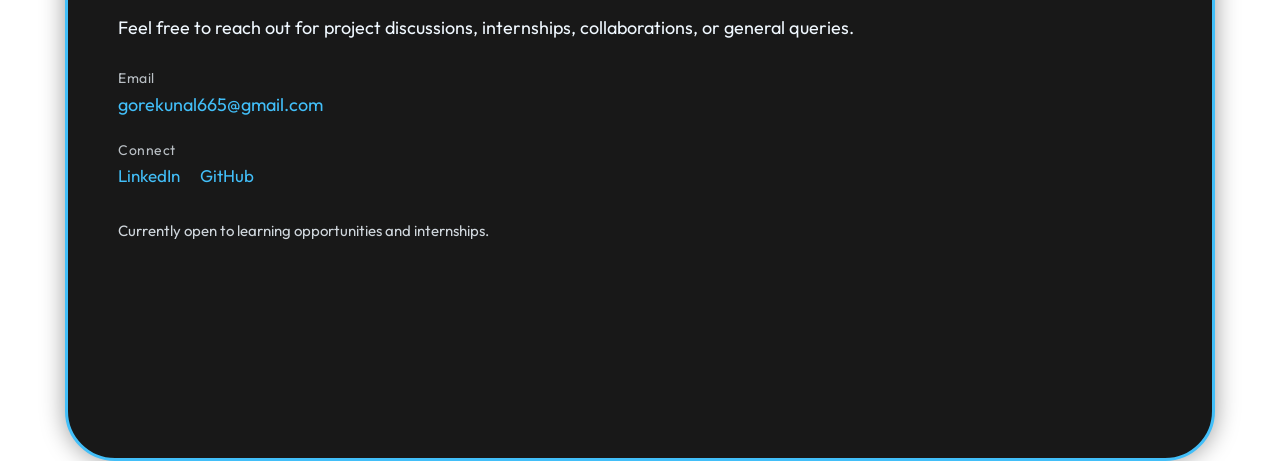
==== commit 24cbb09c: "Merge branch 'main' of https://github.com/KunalGore2005/Kunal_Portfolio" ====
--- a/index.html
+++ b/index.html
@@ -100,8 +100,8 @@
                                 <img src="Images/Logos/leetcode_icon.png" alt="LeetCode">
                                 <a href="https://leetcode.com/u/kunalgore_11/" target="_blank">Leetcode</a>
                             </div>
-                            <p>Problems Solved: 500+</p>
-                            <p>Rating: 1877</p>
+                            <p>Problems Solved: 300+</p>
+                            <p>Rating: 1682</p>
                         </div>
 
                         <div class="stat-card">
@@ -119,8 +119,8 @@
                                 <img src="Images/Logos/codeforces_icon.png" alt="Codeforces">
                                 <a href="https://codeforces.com/profile/kunalgore_11" target="_blank">CodeForces</a>
                             </div>
-                            <p>Problems Solved: 142+</p>
-                            <p>Rating: 1214</p>
+                            <p>Problems Solved: 20+</p>
+                            <p>Rating: 400</p>
                         </div>
 
                     </div>
@@ -313,4 +313,4 @@
     </main>
 </body>
 
-</html>+</html>
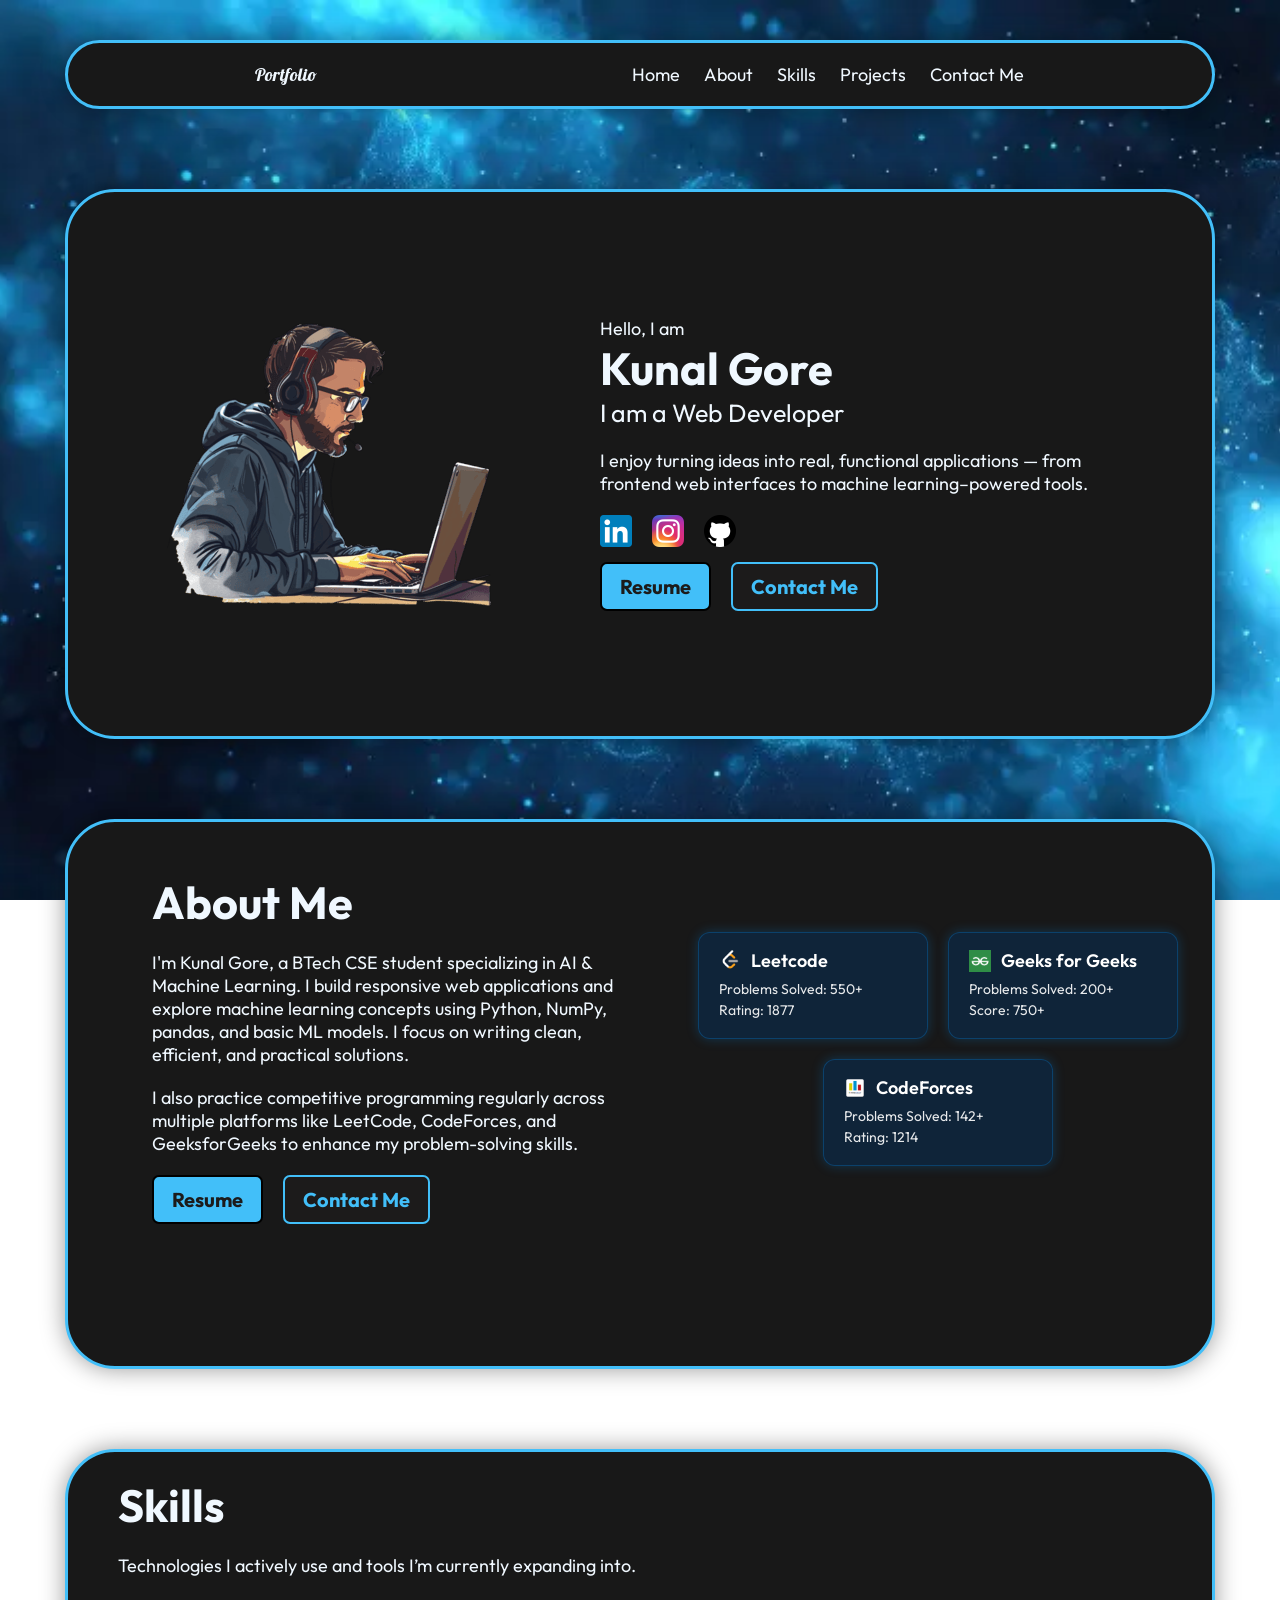
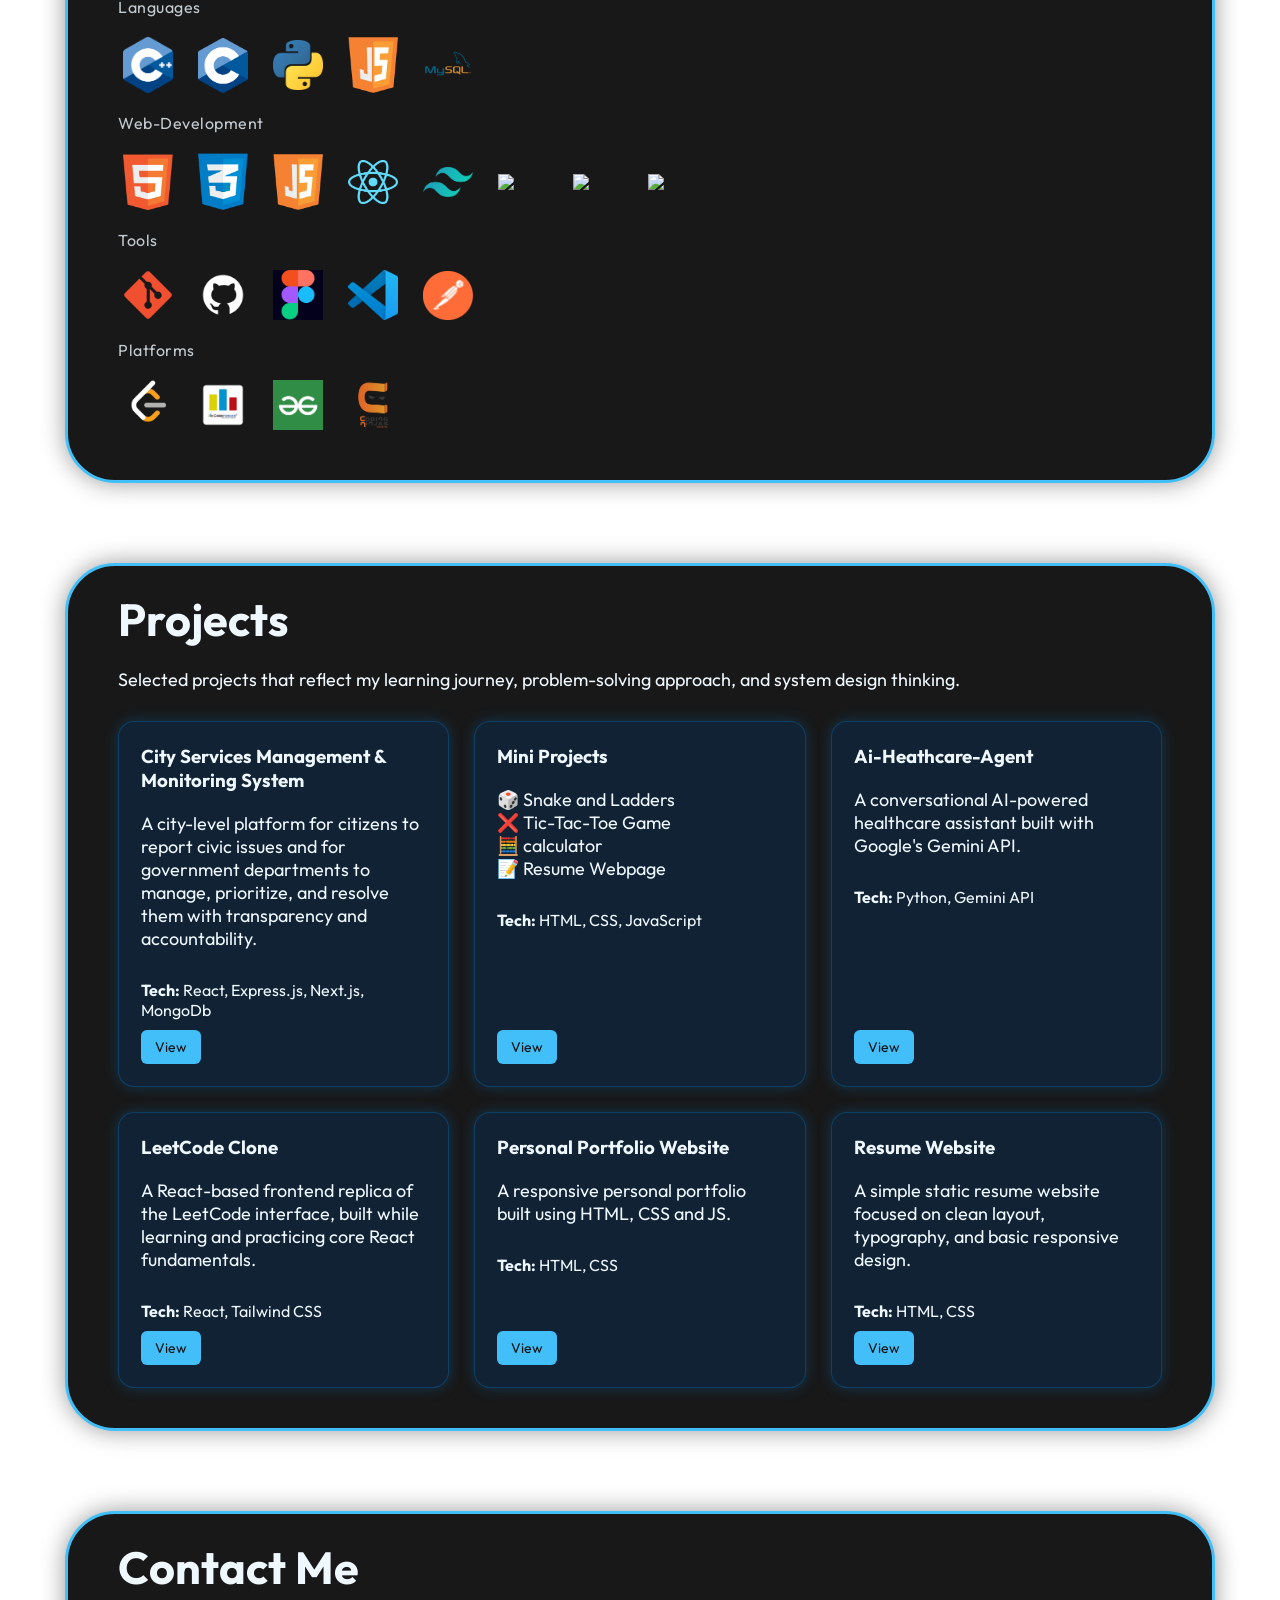
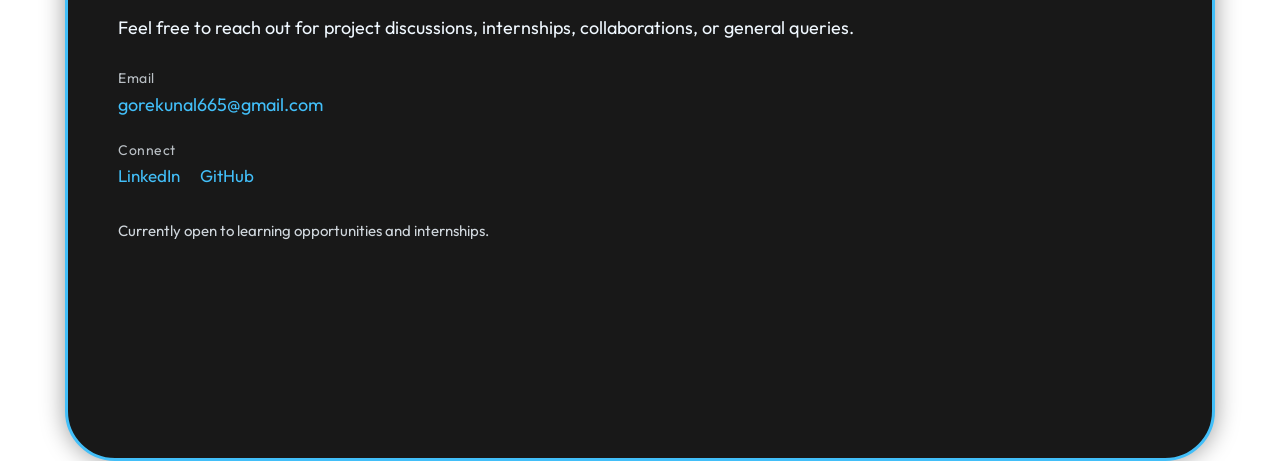
==== commit bb07f42e: "Portfolio Updated" ====
--- a/index.html
+++ b/index.html
@@ -100,8 +100,8 @@
                                 <img src="Images/Logos/leetcode_icon.png" alt="LeetCode">
                                 <a href="https://leetcode.com/u/kunalgore_11/" target="_blank">Leetcode</a>
                             </div>
-                            <p>Problems Solved: 300+</p>
-                            <p>Rating: 1682</p>
+                            <p>Problems Solved: 550+</p>
+                            <p>Rating: 1877</p>
                         </div>
 
                         <div class="stat-card">
@@ -119,8 +119,8 @@
                                 <img src="Images/Logos/codeforces_icon.png" alt="Codeforces">
                                 <a href="https://codeforces.com/profile/kunalgore_11" target="_blank">CodeForces</a>
                             </div>
-                            <p>Problems Solved: 20+</p>
-                            <p>Rating: 400</p>
+                            <p>Problems Solved: 142+</p>
+                            <p>Rating: 1214</p>
                         </div>
 
                     </div>
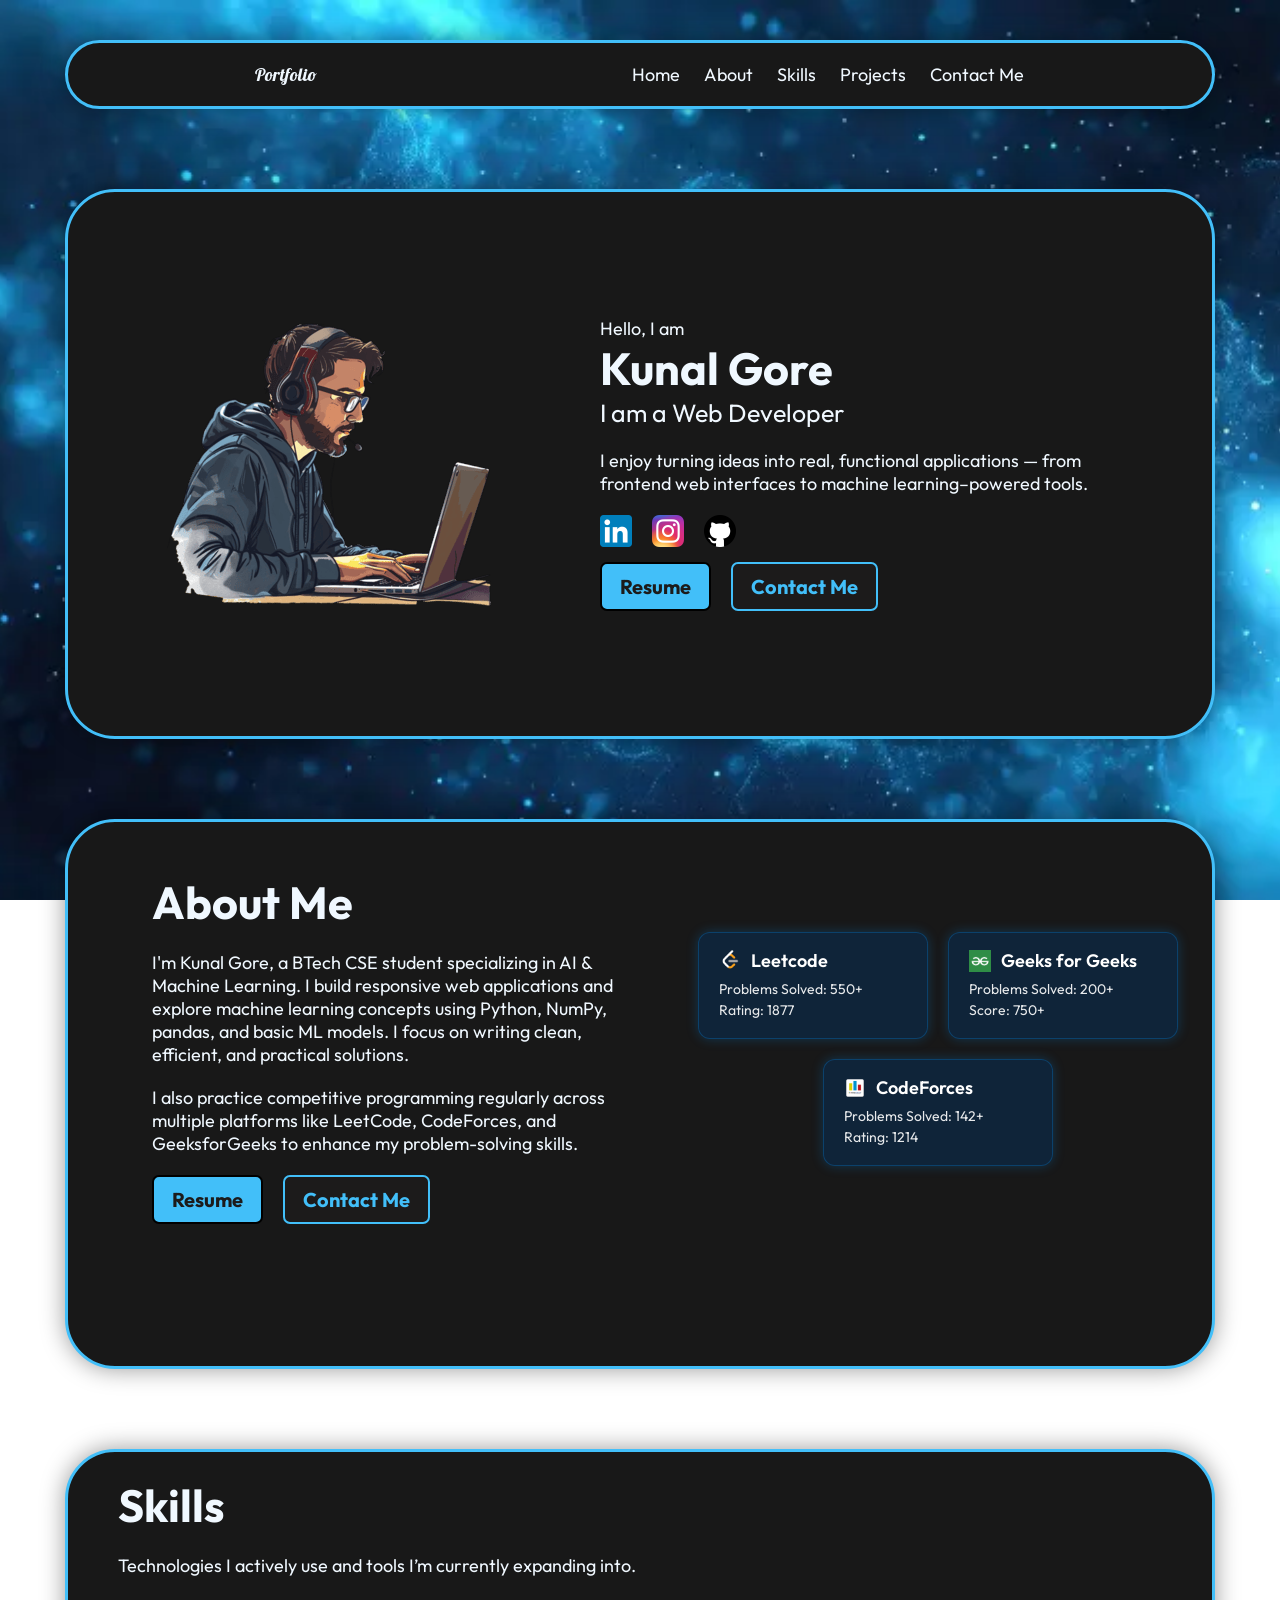
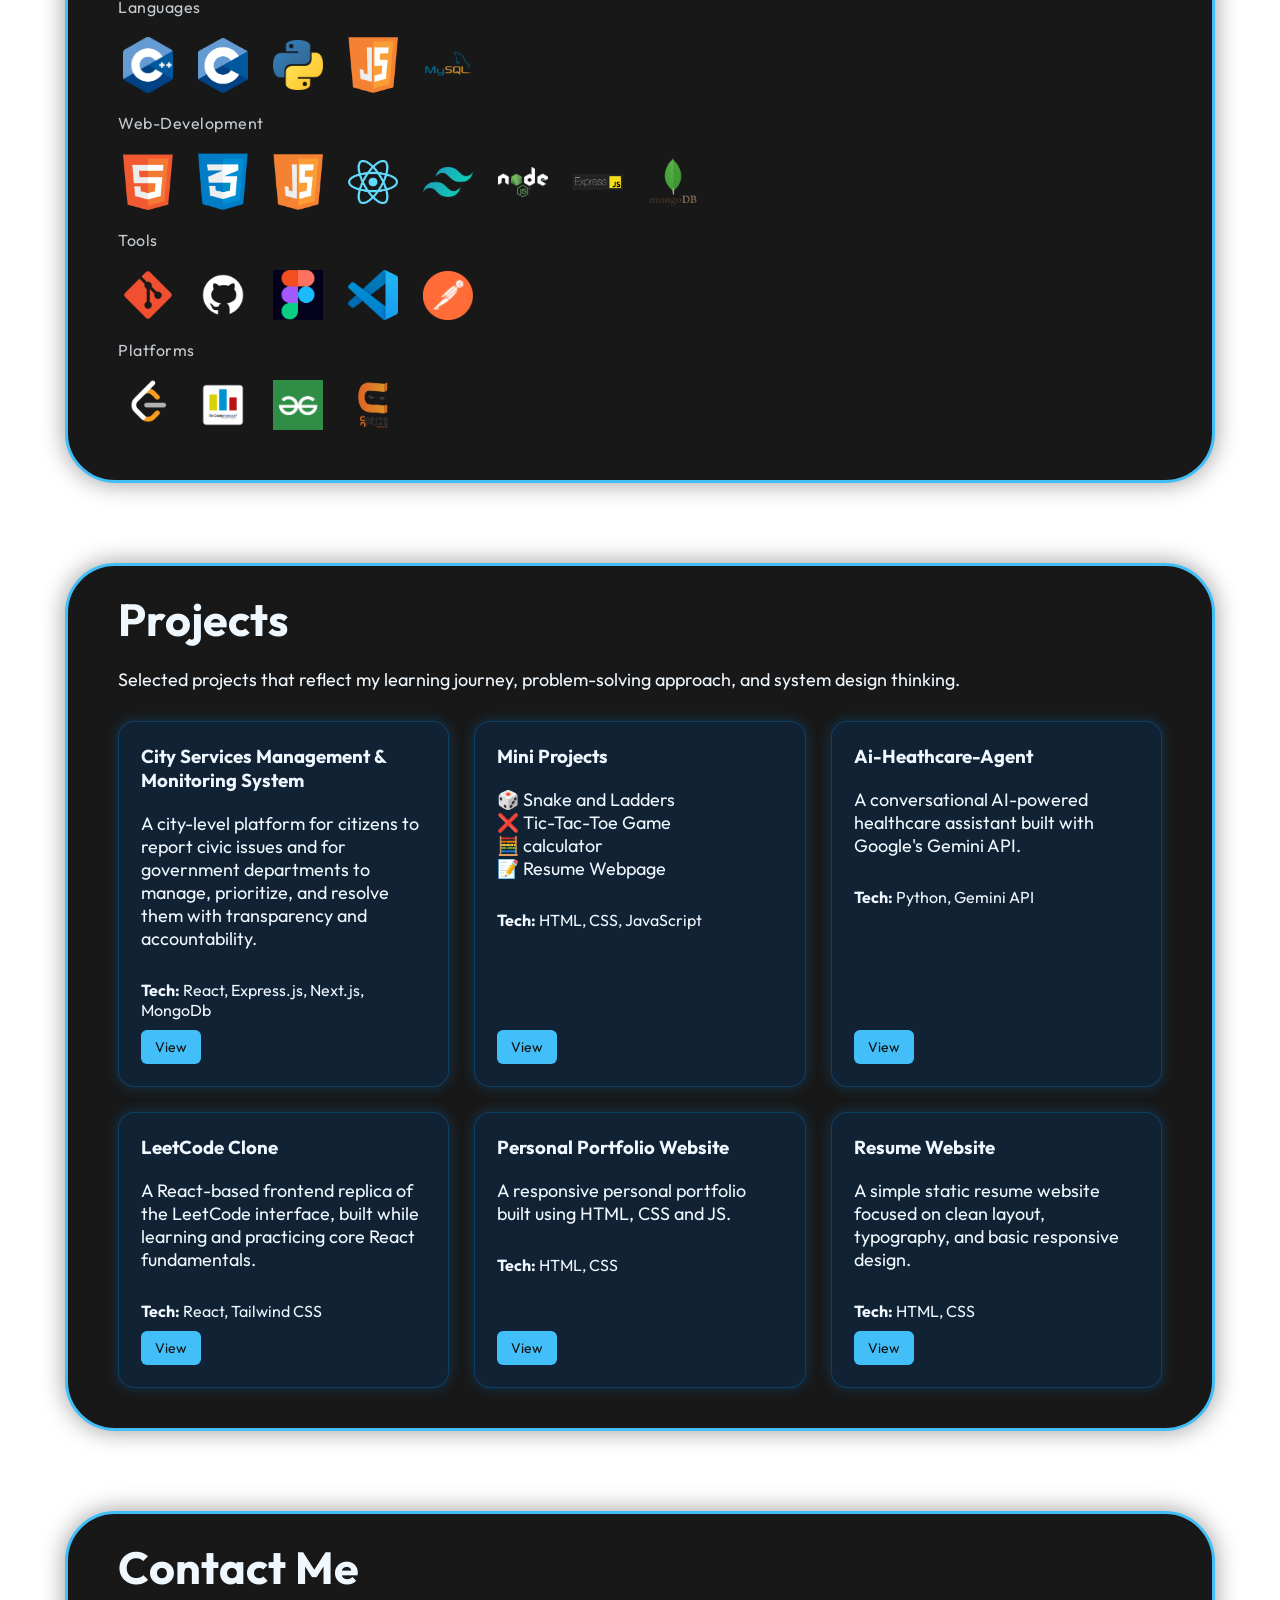
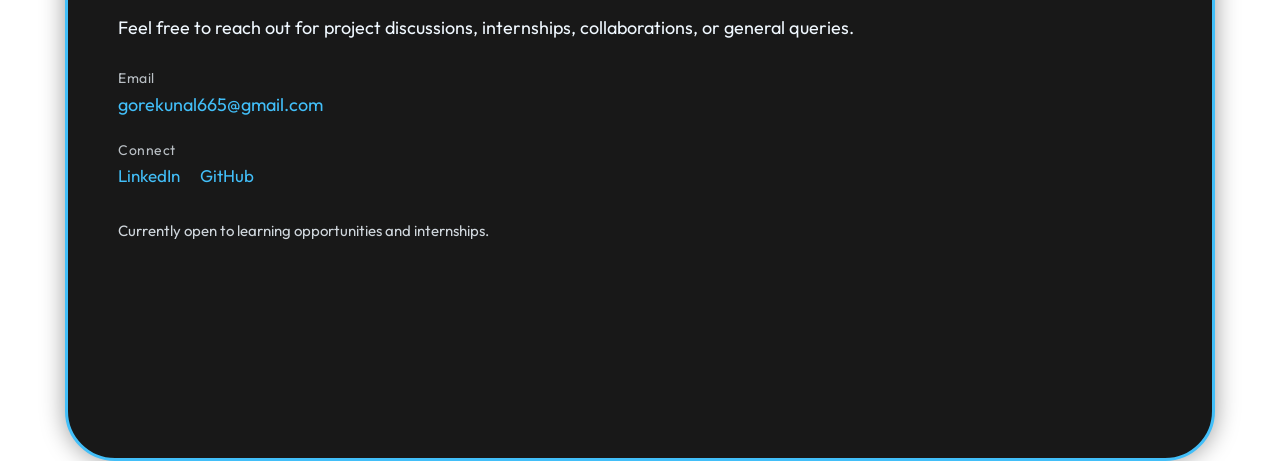
==== commit f6422594: "Skills Updated" ====
--- a/index.html
+++ b/index.html
@@ -151,9 +151,9 @@
                     <img src="skills-logo/JS.png"></a>
                     <img src="skills-logo/React.png"></a>
                     <img src="skills-logo/Tailwind.png"></a>
-                    <img src="skills-logo/Nodejs.png"></a>
-                    <img src="skills-logo/Expressjs.png"></a>
-                    <img src="skills-logo/MongoDb.png"></a>
+                    <img src="skills-logo/NodeJs.png"></a>
+                    <img src="skills-logo/ExpressJs.png"></a>
+                    <img src="skills-logo/MongoDB.png"></a>
                 </ul>
             </div>
 
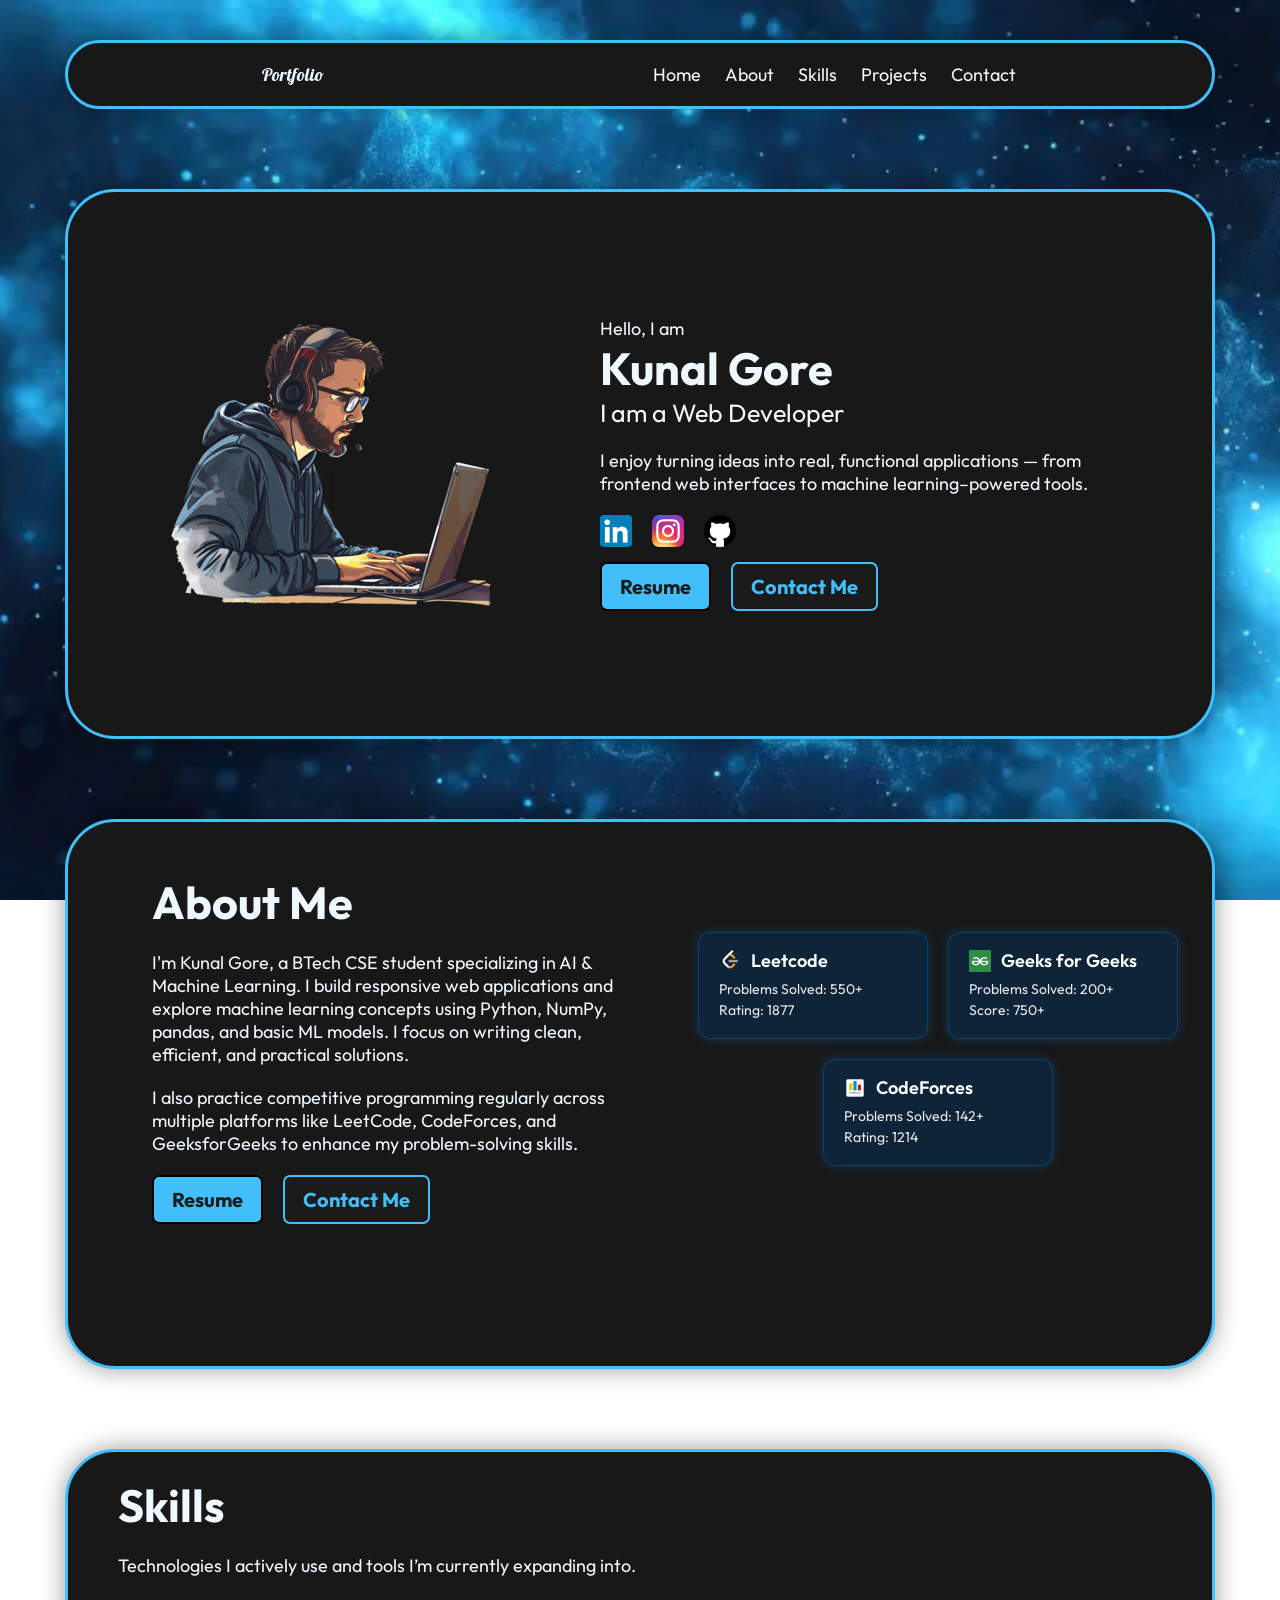
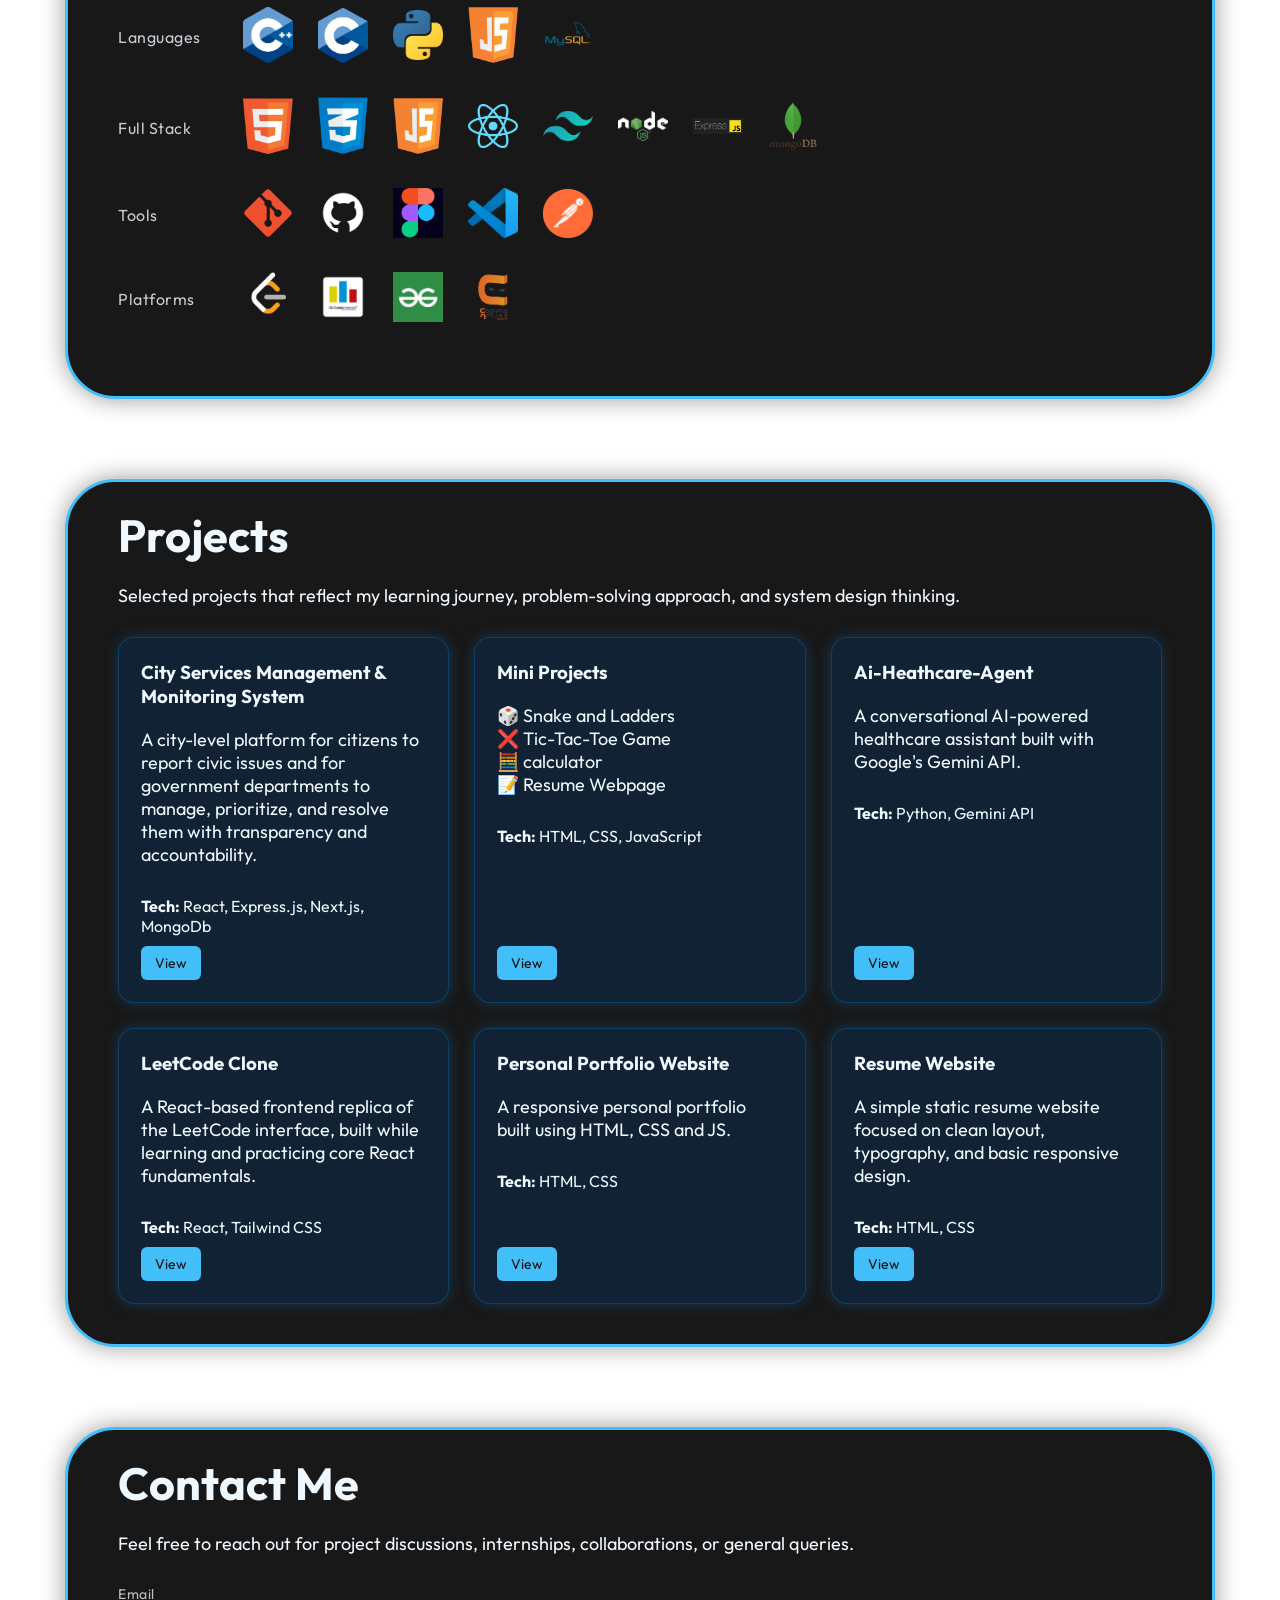
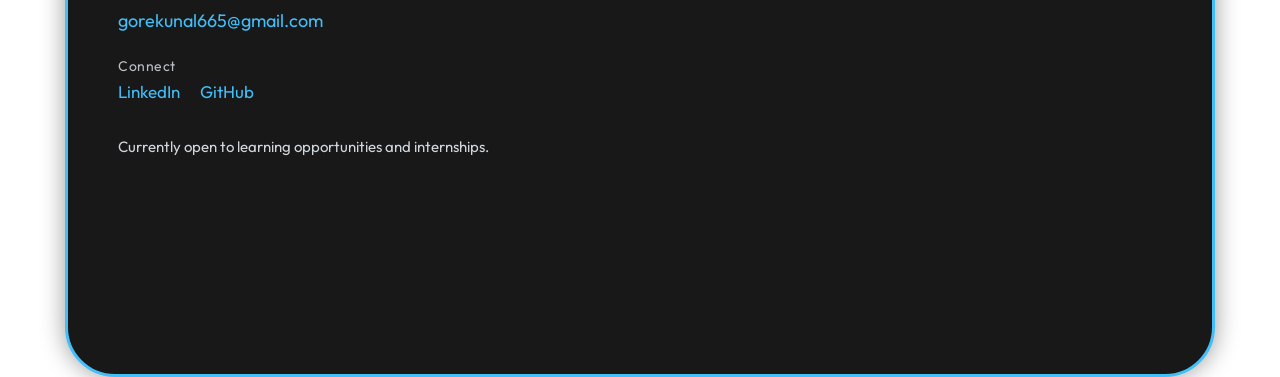
==== commit 879f3dc5: "Refined Styling" ====
--- a/index.html
+++ b/index.html
@@ -24,7 +24,7 @@
                             <li><a href="#about">About</a></li>
                             <li><a href="#skills">Skills</a></li>
                             <li><a href="#projects">Projects</a></li>
-                            <li><a href="#contact">Contact Me</a></li>
+                            <li><a href="#contact">Contact</a></li>
                         </ul>
                     </div>
                 </nav>
@@ -135,43 +135,112 @@
             <div class="skill-group">
                 <p class="skill-subtitle">Languages</p>
                 <ul class="skills-list">
-                    <img src="skills-logo/C++.png"></a>
-                    <img src="skills-logo/C.png"></a>
-                    <img src="skills-logo/Py.png"></a>
-                    <img src="skills-logo/JS.png"></a>
-                    <img src="skills-logo/SQL.png"></a>
+                    <div class="skill-item">
+                        <img src="skills-logo/C++.png" alt="C++">
+                        <span class="skill-name">C++</span>
+                    </div>
+                    <div class="skill-item">
+                        <img src="skills-logo/C.png" alt="C">
+                        <span class="skill-name">C</span>
+                    </div>
+                    <div class="skill-item">
+                        <img src="skills-logo/Py.png" alt="Python">
+                        <span class="skill-name">Python</span>
+                    </div>
+                    <div class="skill-item">
+                        <img src="skills-logo/JS.png" alt="JavaScript">
+                        <span class="skill-name">JavaScript</span>
+                    </div>
+                    <div class="skill-item">
+                        <img src="skills-logo/SQL.png" alt="SQL">
+                        <span class="skill-name">SQL</span>
+                    </div>
                 </ul>
             </div>
 
             <div class="skill-group">
-                <p class="skill-subtitle">Web-Development</p>
+                <p class="skill-subtitle">Full Stack</p>
                 <ul class="skills-list">
-                    <img src="skills-logo/HTML5.png"></a>
-                    <img src="skills-logo/CSS3.png"></a>
-                    <img src="skills-logo/JS.png"></a>
-                    <img src="skills-logo/React.png"></a>
-                    <img src="skills-logo/Tailwind.png"></a>
-                    <img src="skills-logo/NodeJs.png"></a>
-                    <img src="skills-logo/ExpressJs.png"></a>
-                    <img src="skills-logo/MongoDB.png"></a>
+                    <div class="skill-item">
+                        <img src="skills-logo/HTML5.png" alt="HTML5">
+                        <span class="skill-name">HTML5</span>
+                    </div>
+                    <div class="skill-item">
+                        <img src="skills-logo/CSS3.png" alt="CSS3">
+                        <span class="skill-name">CSS3</span>
+                    </div>
+                    <div class="skill-item">
+                        <img src="skills-logo/JS.png" alt="JavaScript">
+                        <span class="skill-name">JavaScript</span>
+                    </div>
+                    <div class="skill-item">
+                        <img src="skills-logo/React.png" alt="React">
+                        <span class="skill-name">React</span>
+                    </div>
+                    <div class="skill-item">
+                        <img src="skills-logo/Tailwind.png" alt="Tailwind CSS">
+                        <span class="skill-name">Tailwind CSS</span>
+                    </div>
+                    <div class="skill-item">
+                        <img src="skills-logo/NodeJs.png" alt="Node.js">
+                        <span class="skill-name">Node.js</span>
+                    </div>
+                    <div class="skill-item">
+                        <img src="skills-logo/ExpressJs.png" alt="Express.js">
+                        <span class="skill-name">Express.js</span>
+                    </div>
+                    <div class="skill-item">
+                        <img src="skills-logo/MongoDB.png" alt="MongoDB">
+                        <span class="skill-name">MongoDB</span>
+                    </div>
                 </ul>
             </div>
 
             <div class="skill-group">
                 <p class="skill-subtitle">Tools</p>
                 <ul class="skills-list">
-                    <img src="skills-logo/GIT.png"></a>
-                    <img src="skills-logo/GitHub.png"></a>
-                    <img src="skills-logo/Figma.png"></a>
-                    <img src="skills-logo/VS.png"></a>
-                    <img src="skills-logo/Postman.png"></a>
+                    <div class="skill-item">
+                        <img src="skills-logo/GIT.png" alt="Git">
+                        <span class="skill-name">Git</span>
+                    </div>
+                    <div class="skill-item">
+                        <img src="skills-logo/GitHub.png" alt="GitHub">
+                        <span class="skill-name">GitHub</span>
+                    </div>
+                    <div class="skill-item">
+                        <img src="skills-logo/Figma.png" alt="Figma">
+                        <span class="skill-name">Figma</span>
+                    </div>
+                    <div class="skill-item">
+                        <img src="skills-logo/VS.png" alt="Visual Studio">
+                        <span class="skill-name">Visual Studio</span>
+                    </div>
+                    <div class="skill-item">
+                        <img src="skills-logo/Postman.png" alt="Postman">
+                        <span class="skill-name">Postman</span>
+                    </div>
                 </ul>
+                
+            </div>
+            <div class="skill-group">
                 <p class="skill-subtitle">Platforms</p>
                 <ul class="skills-list">
-                    <img src="Images/Logos/leetcode_icon.png"></a>
-                    <img src="Images/Logos/codeforces_icon.png"></a>
-                    <img src="Images/Logos/gfg_icon.png"></a>
-                    <img src="skills-logo/Coding_ninjas.png"></a>
+                    <div class="skill-item">
+                        <img src="Images/Logos/leetcode_icon.png" alt="LeetCode">
+                        <span class="skill-name">LeetCode</span>
+                    </div>
+                    <div class="skill-item">
+                        <img src="Images/Logos/codeforces_icon.png" alt="Codeforces">
+                        <span class="skill-name">Codeforces</span>
+                    </div>
+                    <div class="skill-item">
+                        <img src="Images/Logos/gfg_icon.png" alt="GeeksforGeeks">
+                        <span class="skill-name">GeeksforGeeks</span>
+                    </div>
+                    <div class="skill-item">
+                        <img src="skills-logo/Coding_ninjas.png" alt="Coding Ninjas">
+                        <span class="skill-name">Coding Ninjas</span>
+                    </div>
                 </ul>
             </div>
         </section>
--- a/style.css
+++ b/style.css
@@ -239,33 +239,71 @@
     font-size: 14px;
     opacity: 0.9;
 }
-
 .skill-group {
+    display: flex;
+    align-items: center;
     margin-top: 10px;
+    gap: 20px;
 }
 
 .skill-subtitle {
+    width: 100px;
     margin: 10px 0 10px;
     font-size: 16px;
     opacity: 0.8;
     letter-spacing: 0.5px;
 }
 
-.skills-list img {
+.skills-list {
+    display: flex;
+    align-items: center;
+    flex-wrap: wrap;
+    gap: 15px;
+    padding: 0;
+}
+
+.skill-item {
+    position: relative;
+    display: inline-block;
+    cursor: pointer;
+}
+
+.skill-item img {
     width: 50px;
     margin: 10px 5px;
-}
-
-.skills-list img:hover {
+    transition: 0.3s ease;
+}
+
+.skill-item img:hover {
     opacity: 0.7;
     transform: translateY(-8px);
 }
 
-.skills-list {
-    display: flex;
-    align-items: center;
-    flex-wrap: wrap;
-    gap: 15px;
+.skill-name {
+    position: absolute;
+    bottom: -10px;
+    left: 50%;
+    transform: translateX(-50%);
+
+    background-color: #111;
+    color: white;
+
+    padding: 5px 10px;
+    border-radius: 6px;
+
+    font-size: 12px;
+    white-space: nowrap;
+
+    opacity: 0;
+    visibility: hidden;
+
+    transition: 0.3s ease;
+    pointer-events: none;
+}
+
+.skill-item:hover .skill-name {
+    opacity: 1;
+    visibility: visible;
 }
 
 /* ===== PROJECTS SECTION (SCALABLE) ===== */
--- a/media.css
+++ b/media.css
@@ -48,7 +48,7 @@
     }
 
     .skills-list img {
-        width: 80px;
+        width: 50px;
         margin: 8px 4px;
     }
 }
@@ -80,8 +80,16 @@
         max-width: 280px;
     }
 
+    .skill-group {
+        display: flex;
+        flex-direction: column;
+        align-items: start;
+        margin-top: 5px;
+        gap: 2px;
+    }
+
     .skills-list img {
-        width: 60px;
+        width: 40px;
         margin: 6px 3px;
     }
 
